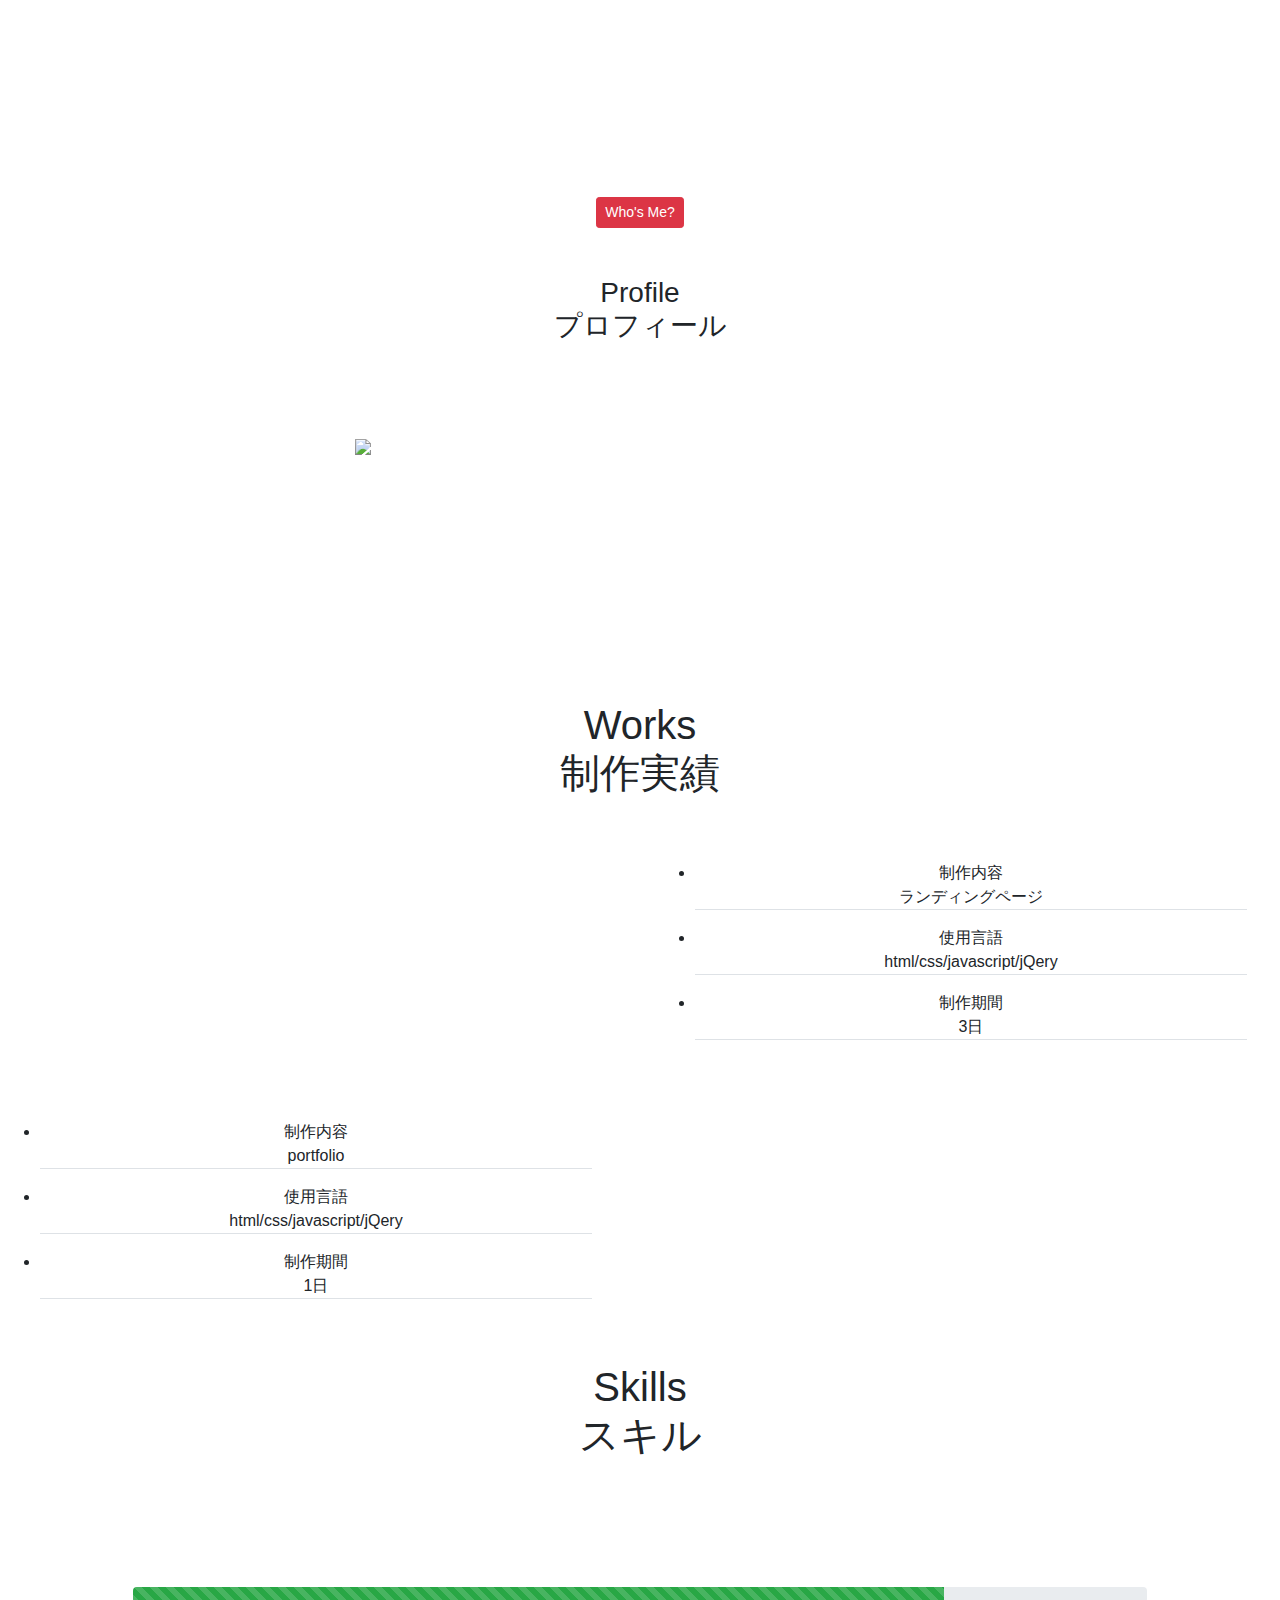
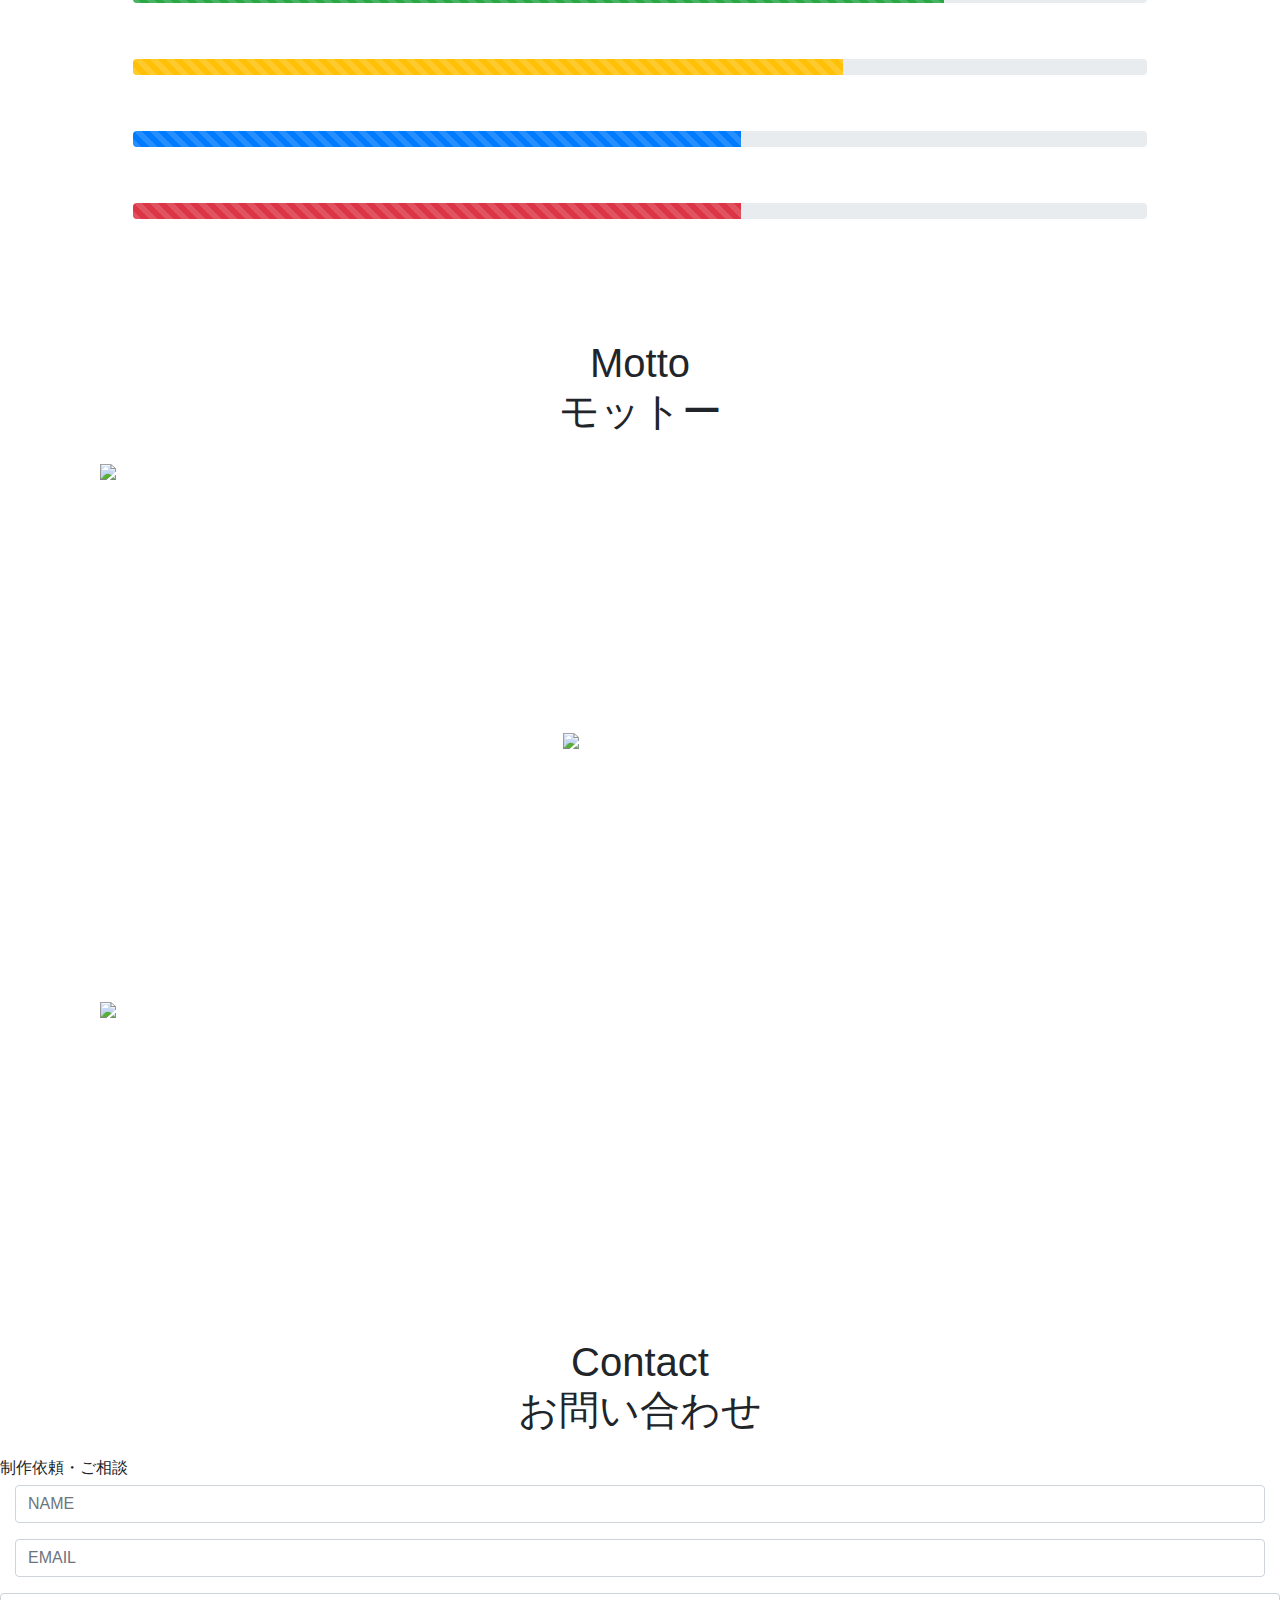
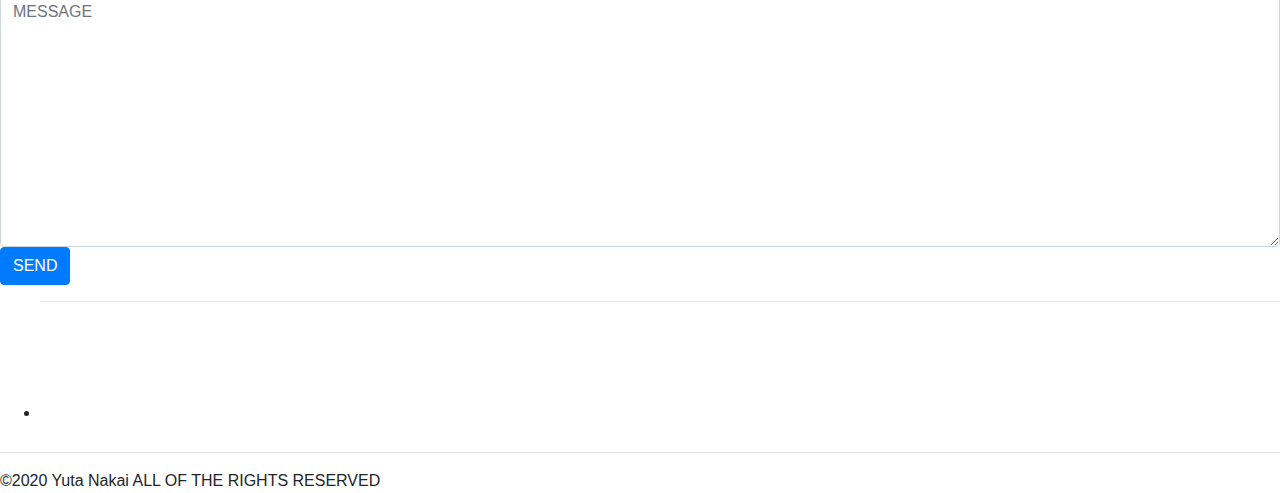
==== index.html @ 9d50e264 "Create index.html" ====
<!doctype html>
<html lang="ja">
  <head>
    <!-- Required meta tags -->
    <meta charset="utf-8">
    <meta name="viewport" content="width=device-width, initial-scale=1, shrink-to-fit=no">

    <!-- Bootstrap CSS -->
    <link rel="stylesheet" href="https://stackpath.bootstrapcdn.com/bootstrap/4.4.1/css/bootstrap.min.css" integrity="sha384-Vkoo8x4CGsO3+Hhxv8T/Q5PaXtkKtu6ug5TOeNV6gBiFeWPGFN9MuhOf23Q9Ifjh" crossorigin="anonymous">
    <link rel="stylesheet" href="style.css">
     <link rel="stylesheet" href="https://use.fontawesome.com/releases/v5.4.2/css/all.css" integrity="sha384-/rXc/GQVaYpyDdyxK+ecHPVYJSN9bmVFBvjA/9eOB+pb3F2w2N6fc5qB9Ew5yIns" crossorigin="anonymous">
    <title>My Portfolio</title>

    <script type="text/javascript" src="http://ajax.googleapis.com/ajax/libs/jquery/1.3.2/jquery.min.js"></script>

<!-- スムーズスクロール部分の記述 -->
<script>
$(function(){
   // #で始まるアンカーをクリックした場合に処理
   $('a[href^=#]').click(function() {
      // スクロールの速度
      var speed = 1000; // ミリ秒
      // アンカーの値取得
      var href= $(this).attr("href");
      // 移動先を取得
      var target = $(href == "#" || href == "" ? 'html' : href);
      // 移動先を数値で取得
      var position = target.offset().top;
      // スムーススクロール
      $('body,html').animate({scrollTop:position}, speed, 'swing');
      return false;
   });
});
</script>

 </head>
  <body>
    <header>
      <nav class="navbar navbar-expand-lg navbar-light">
  <a class="navbar-brand text-white" href="#">Yuta Nakai's portfolio</a>
  <button class="navbar-toggler bg-white" type="button" data-toggle="collapse" data-target="#navbarNavAltMarkup" aria-controls="navbarNavAltMarkup" aria-expanded="false" aria-label="Toggle navigation">
    <span class="navbar-toggler-icon"></span>
  </button>
  <div class="collapse navbar-collapse" id="navbarNavAltMarkup">
    <div class="navbar-nav">
      <!-- <a class="nav-item nav-link active text-white" href="#">Home <span class="sr-only">(current)</span></a> -->
      <a class="nav-item nav-link text-white" href="#sec1">Profile</a>
      <a class="nav-item nav-link text-white" href="#sec2">Works</a>
      <a class="nav-item nav-link text-white" href="#sec3">Skills</a>
      <a class="nav-item nav-link text-white" href="#sec4">Motto</a>
      <a class="nav-item nav-link text-white" href="#sec5">Contact</a>
    
      <!-- <a class="nav-item nav-link disabled" href="#" tabindex="-1" aria-disabled="true">Disabled</a> -->
    </div>
  </div>
</nav>

       <div class="cover text-white text-center">
        <h1 class="display-5 mb-3 ">Yuta Nakai's portfolio</h1>
        <h4 class="mb-5"><em>Web Enginner</em></h4>
        <a class="btn btn-danger btn-sm " href="#sec1" role="button">Who's Me?</a>
        </div>       
  </header>
    </header>
    <main>
      <section>
        <div id="sec1"></div>
         <h3 class="text-center mb-5 mt-5"><i class="far fa-user"></i>Profile<br><p class="text-center">プロフィール</p></h3>
        <div class="container text-center py-0">
           <div id="sec1"></div>
          <div class="container plofile">
               <!-- <h3 class="text-center mb-1 mt-1"><i class="far fa-user"></i>Profile<br><p class="text-center">プロフィール</p></h3> -->
               <!-- <div> -->
              <div class="row">
                <div class="col-sm-6">
                  <img src="img/img.jpg" class="mb-5 mt-5">
                 </div>
                 <div class="col-sm-6 pt-sm-5 pr-sm-5">
                  <h2 class="mb-3 text-white">中井優太</h2>
                    <p class="pb-5 text-white">フリーランスエンジニアとして、香川県を拠点に活動しています。javascript等を使ったフロントエンド案件が得意です。予算・納期などお気軽にご相談ください。</p>　               
                 </div>
              </div>                          
          </div>  
        </div>
              <div id="sec2"></div>                   
             <h1 class="mt-5 text-center"><i class="fas fa-laptop"></i>Works<br><p class="text-center mb-4">制作実績</p></h1>          
           
        　<div class="show-case text-center">  
           <div class="row">  
             <div class="col-sm-6 text-sm-right">                     
              <a href="img/image3.png" target="_blank"><img src="img/image7.png" width="400" alt="" border="0"></a>     
             </div> 
               <!-- <div class="container"> -->
                  <div class="col-sm-6 pr-sm-5">
                   <ul>
                    <li class="pt-3">制作内容</li><p class="border-bottom">ランディングページ</p>          
                    <li>使用言語</li><p class="border-bottom">html/css/javascript/jQery</p>
                   <li>制作期間</li><p class="border-bottom">3日</p>          
                   </ul>
                 <!-- </div> -->
            </div>
          </div>
          <div class="row"> 
            <div class="col-sm-6 order-sm-2 pt-sm-5 text-sm-left">
             <a href="img/image5.png" target="_blank"><img src="img/image6.png" width="400" alt="" border="0"></a>          
            </div>
            <div class="col-sm-6 pr-sm-5 order-sm-1 pt-sm-5"> 
              <ul>
                <li class="pt-3">制作内容</li><p class="border-bottom">portfolio</p>          
                <li>使用言語</li><p class="border-bottom">html/css/javascript/jQery</p>
                <li>制作期間</li><p class="border-bottom">1日</p>          
              </ul>
            </div>
            </div>
          </div>
        </div>
        <div id="sec3"></div>
        <h1 class="mt-5 text-center"><i class="far fa-file-code"></i>Skills<br><p class="text-center mb-4">スキル</p></h1>　　　
       <div class="container">     
       <div class="skill px-5 pb-5">
          <P class="mb-2 pt-5 text-white">HTML5</P>
           <div class="progress mb-4">
            <div class="progress-bar progress-bar-striped progress-bar-animated bg-success" role="progressbar" aria-valuenow="75" aria-valuemin="0" aria-valuemax="100" style="width: 80%"></div>
           </div>
           <P class="mb-2 text-white">CSS3</P>
          <div class="progress mb-4">
           <div class="progress-bar progress-bar-striped progress-bar-animated bg-warning" role="progressbar" aria-valuenow="75" aria-valuemin="0" aria-valuemax="100" style="width: 70%"></div>
           </div>
            <P class="mb-2 text-white">javascript</P>
           <div class="progress mb-4">
           <div class="progress-bar progress-bar-striped progress-bar-animated" role="progressbar" aria-valuenow="75" aria-valuemin="0" aria-valuemax="100" style="width: 60%"></div>
           </div>
           <P class="mb-2 text-white">jQery</P>
            <div class="progress mb-4">
             <div class="progress-bar progress-bar-striped progress-bar-animated bg-danger" role="progressbar" aria-valuenow="75" aria-valuemin="0" aria-valuemax="100" style="width: 60%"></div>
           </div>            
        </div>
        <div id="sec4"></div>
          <h1 class="mt-5 text-center"><i class="far fa-check-circle"></i>Motto</i><br><p class="text-center mb-4">モットー</p></h1>
     <div id="sec4"></div>
      <div class="container">          
          <div class="motto">
            <div class="row">
              <div class="col-sm-7 order-sm-1">
                <img src="img/bg-10.jpg" class="w-100">
              </div>
              <div class="col-sm-5 order-sm-2 pt-sm-5 pr-sm-5">
                <h4 class="text-white text-center pt-4 pb-4 display-5">「ご縁を大切に」</h4>
                 <p class="text-white text-center my-4">お仕事を通じてのご縁を大切にしたいと思っています。「自分と繋がるご縁を大切にすると、人とのご縁に恵まれる。自分と深く繋がると、人とも深く繋がれる。」私の好きな言葉です。</p>
              </div>
            </div>
          </div>
      </div>   
      <div class="container">    
          <div class="motto-second">
            <div class="row"> 
              <div class="col-12 col-sm-7 order-sm-2">
               <img src="img/bg-11.jpg" class="w-100">
              </div>
              <div class="col-sm-5 order-sm-1 pt-sm-5 pl-sm-5">
               <h4 class="text-white text-center pt-4 pb-4 display-5">「納期遵守」</h4>
                 <p class="text-white text-center my-4">予め入念に計画を立て、随時進捗状況も報告致します。クライアント様との納期という約束を最優先させて頂きます。計画を立てる際、納期に間に合わないと判断した場合は明確な理由をお伝え致します。</p>
              </div> 
            </div>
          </div>
       <!-- </div> -->
    <!-- 　　<div class="container">     -->
          <div class="motto-third">
            <div class="row"> 
              <div class="col-12 order-sm-1 col-sm-7">
               <img src="img/bg-13.jpg" class="w-100 mb-0">
              </div>
              <div class="col-sm-5 order-sm-2 pt-sm-5">
               <h4 class="text-white text-center pt-4 pb-4 display-5">「サポート」</h4>
                 <p class="text-white text-center my-4 pr-sm-3">納品後の修正や相談も最後まで責任を持って迅速・丁寧に対応させて頂きます。クライアント様のプロジェクト成功を一緒に考え、親身になってお仕事に取り組んでいきます。</p>
              </div> 
            </div>
          </div>
       </div>
       <div id="sec5"></div>
　　　　  <h1 class="mt-5 text-center"><i class="far fa-envelope"></i>Contact</i><br><p class="text-center mb-4">お問い合わせ</p></h1>         
           
  </div>
</section>  
<section id="contact">
  <h6 class="section-header display-5">制作依頼・ご相談</h6>
  <div class="contact-wrapper">   
 <form class="form-horizontal" role="form" method="post" action="https://docs.google.com/forms/u/0/d/e/1FAIpQLScumfG6U7Rtv09pm7muBWp2lcPuEU00G_EL8oT-z694OAkBDw/formResponse">      
      <div class="form-group">
        <div class="col-sm-12">
          <input type="text" class="form-control" id="name" placeholder="NAME" name="entry.2005620554" value="">
        </div>
      </div>
      <div class="form-group">
        <div class="col-sm-12">
          <input type="email" class="form-control" id="email" placeholder="EMAIL" name="entry.1045781291" value="">
        </div>
      </div>
      <textarea class="form-control" rows="10" placeholder="MESSAGE" name="entry.839337160"></textarea>
      <!-- <input type="hidden" name="tomail" value="yuta1121nakai@gmail.com"> -->
      <!-- <input type="hidden" name="todelim" value="TAB">       -->
      <button class="btn btn-primary send-button" id="submit" type="submit" value="">
        <div class="button">
          <i class="fa fa-paper-plane"></i><span class="send-text">SEND</span>
        </div>      
      </button>
    </form>    
      <div class="direct-contact-container">
        <ul class="contact-list">         
        <hr>
        <!-- <ul class="social-media-list"> -->
          <h5 class="text-white display-5 text-center">♦TwitterのDMはこちら♦</h5>
          <li class="text-center"><a href="https://twitter.com/YouTube01269989" target="_blank" class="contact-icon">
            <i class="fab fa-twitter display-3" aria-hidden="true"></i></a>
          
        </li>    
        </ul>
        <hr>
        <div class="copyright">&copy;2020 Yuta Nakai ALL OF THE RIGHTS RESERVED</div>
      </div>    
  </div>       
</section>  
       </div>        
      </section>    
    </main>      
    </footer>
    <!-- Optional JavaScript -->
    <!-- jQuery first, then Popper.js, then Bootstrap JS -->
    <script src="https://code.jquery.com/jquery-3.4.1.slim.min.js" integrity="sha384-J6qa4849blE2+poT4WnyKhv5vZF5SrPo0iEjwBvKU7imGFAV0wwj1yYfoRSJoZ+n" crossorigin="anonymous"></script>
    <script src="https://cdn.jsdelivr.net/npm/popper.js@1.16.0/dist/umd/popper.min.js" integrity="sha384-Q6E9RHvbIyZFJoft+2mJbHaEWldlvI9IOYy5n3zV9zzTtmI3UksdQRVvoxMfooAo" crossorigin="anonymous"></script>
    <script src="https://stackpath.bootstrapcdn.com/bootstrap/4.4.1/js/bootstrap.min.js" integrity="sha384-wfSDF2E50Y2D1uUdj0O3uMBJnjuUD4Ih7YwaYd1iqfktj0Uod8GCExl3Og8ifwB6" crossorigin="anonymous"></script>
  </body>
</html>
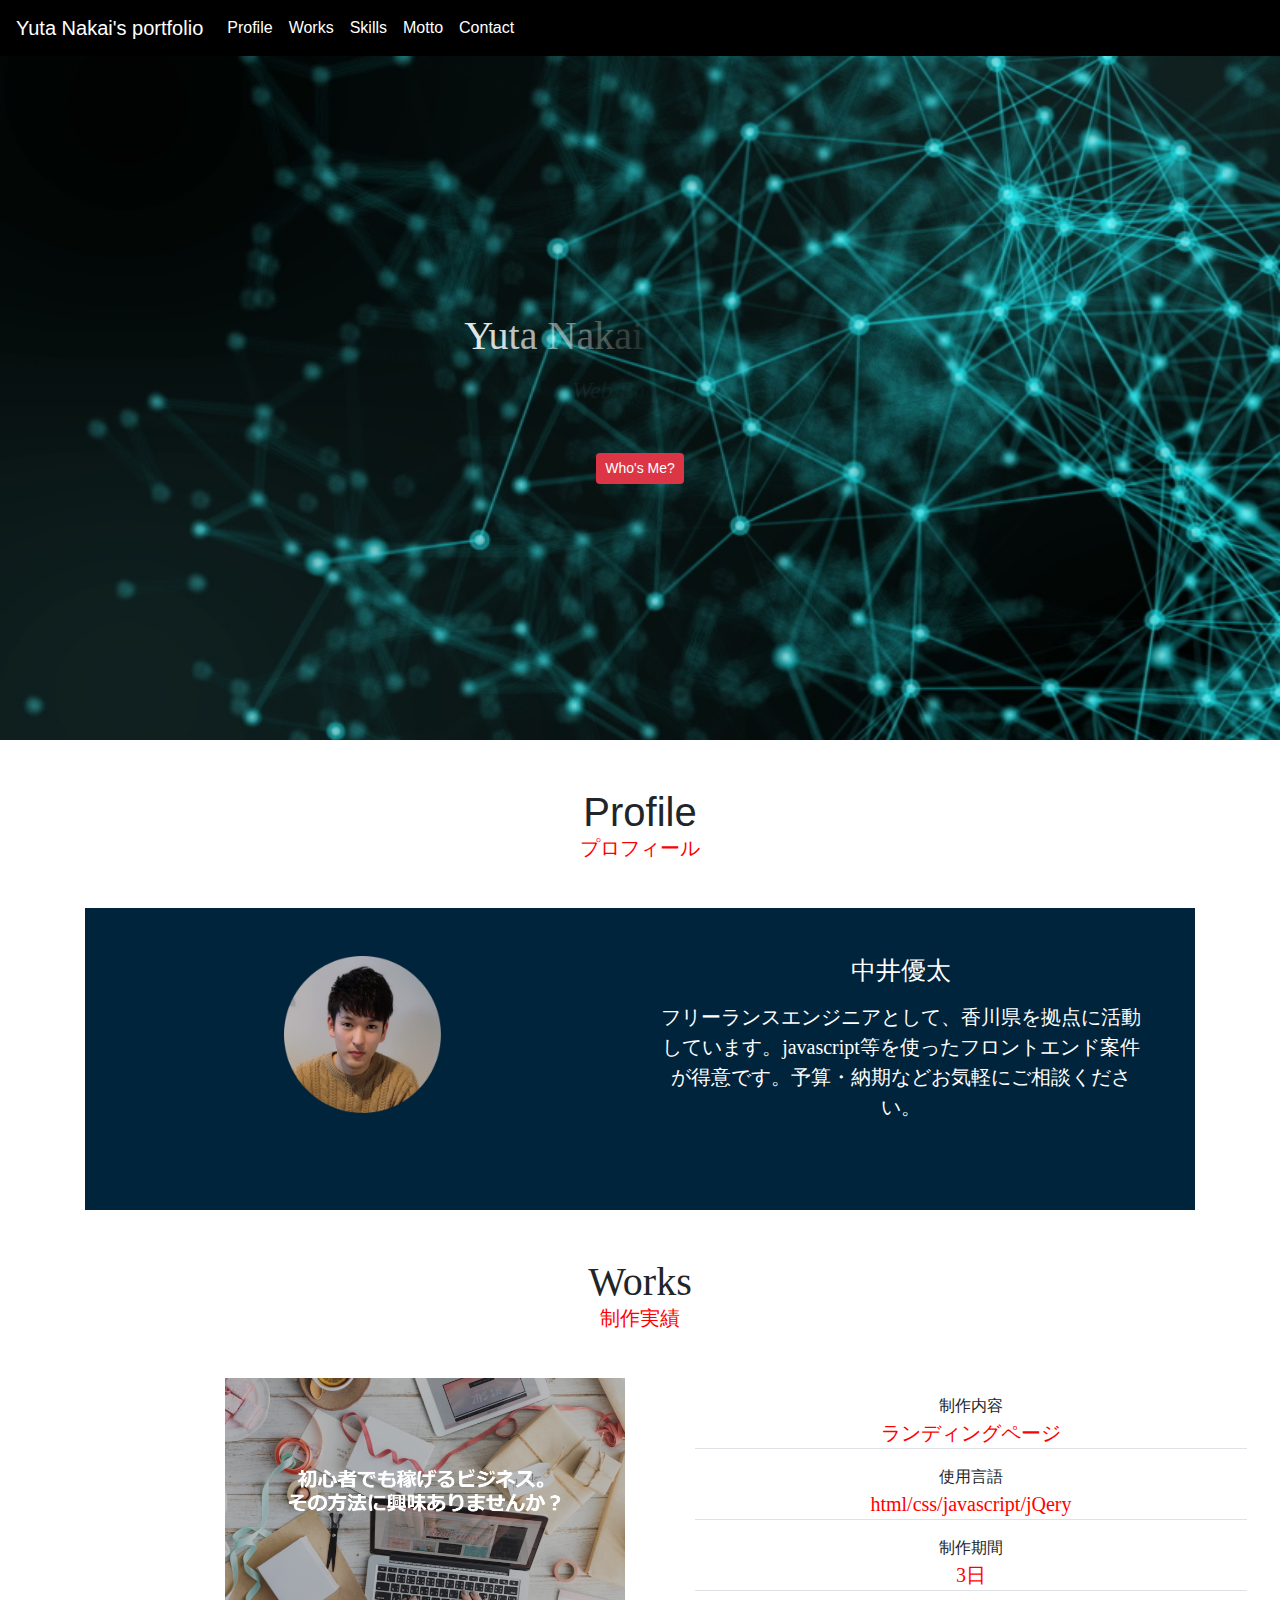
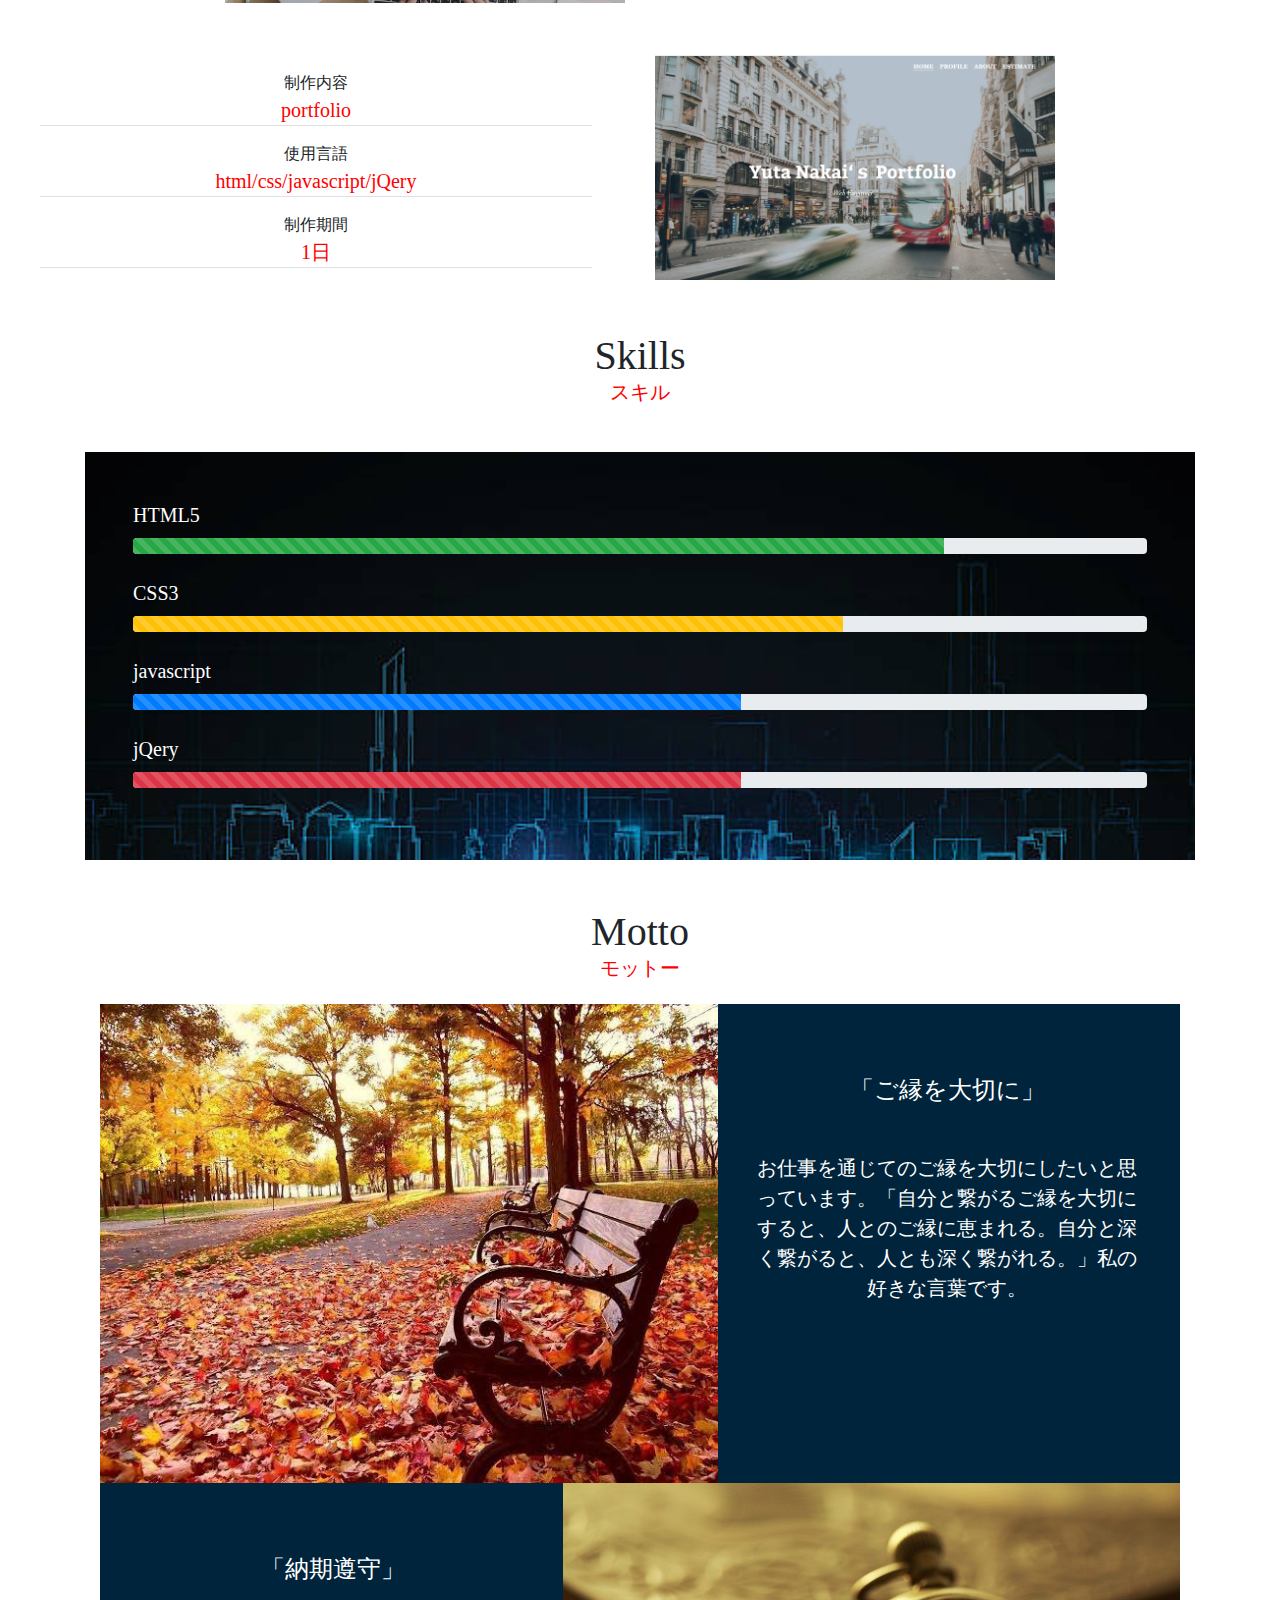
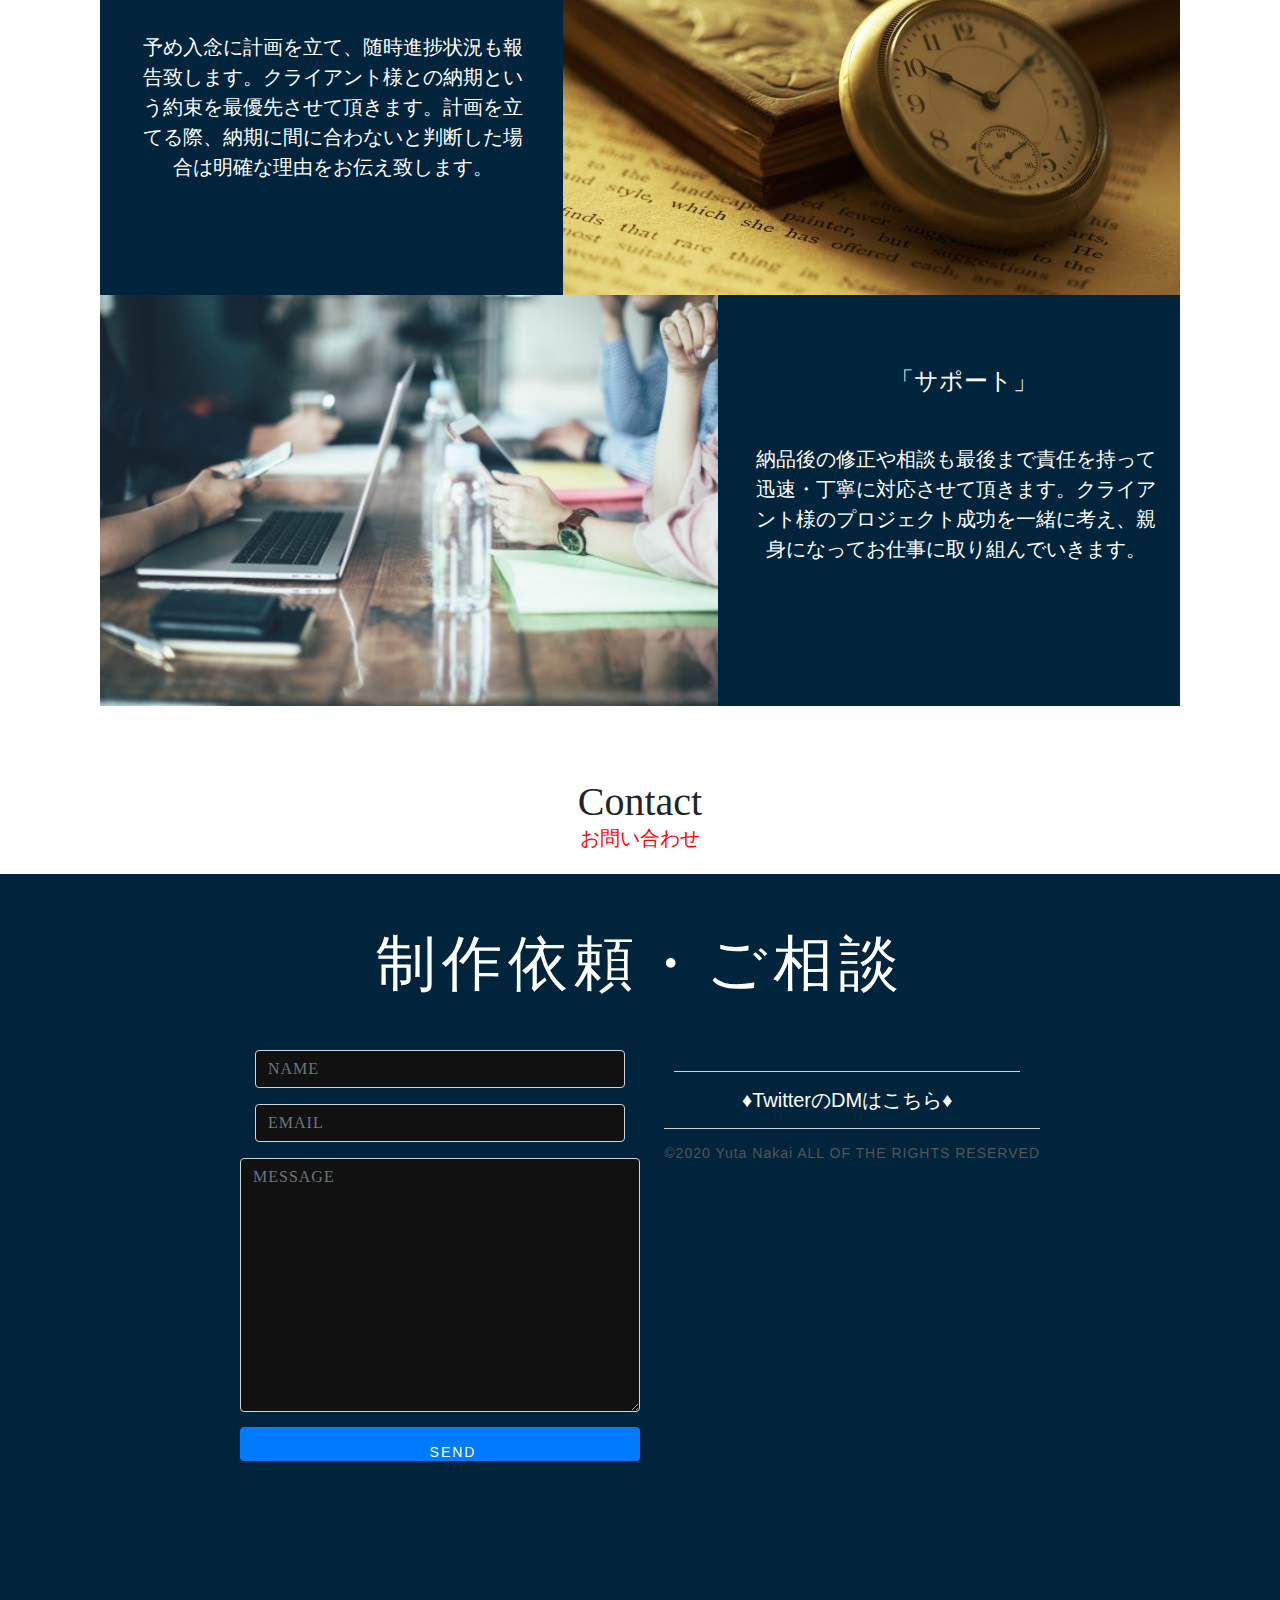
==== commit c804f3b1: "Update index.html" ====
--- a/index.html
+++ b/index.html
@@ -9,63 +9,39 @@
     <link rel="stylesheet" href="https://stackpath.bootstrapcdn.com/bootstrap/4.4.1/css/bootstrap.min.css" integrity="sha384-Vkoo8x4CGsO3+Hhxv8T/Q5PaXtkKtu6ug5TOeNV6gBiFeWPGFN9MuhOf23Q9Ifjh" crossorigin="anonymous">
     <link rel="stylesheet" href="style.css">
      <link rel="stylesheet" href="https://use.fontawesome.com/releases/v5.4.2/css/all.css" integrity="sha384-/rXc/GQVaYpyDdyxK+ecHPVYJSN9bmVFBvjA/9eOB+pb3F2w2N6fc5qB9Ew5yIns" crossorigin="anonymous">
-    <title>My Portfolio</title>
-
-    <script type="text/javascript" src="http://ajax.googleapis.com/ajax/libs/jquery/1.3.2/jquery.min.js"></script>
-
-<!-- スムーズスクロール部分の記述 -->
-<script>
-$(function(){
-   // #で始まるアンカーをクリックした場合に処理
-   $('a[href^=#]').click(function() {
-      // スクロールの速度
-      var speed = 1000; // ミリ秒
-      // アンカーの値取得
-      var href= $(this).attr("href");
-      // 移動先を取得
-      var target = $(href == "#" || href == "" ? 'html' : href);
-      // 移動先を数値で取得
-      var position = target.offset().top;
-      // スムーススクロール
-      $('body,html').animate({scrollTop:position}, speed, 'swing');
-      return false;
-   });
-});
-</script>
-
+    <script src="https://code.jquery.com/jquery-3.3.1.min.js"integrity="sha256-FgpCb/KJQlLNfOu91ta32o/NMZxltwRo8QtmkMRdAu8="crossorigin="anonymous"></script>
+   <title>My Portfolio</title>
  </head>
   <body>
     <header>
       <nav class="navbar navbar-expand-lg navbar-light">
-  <a class="navbar-brand text-white" href="#">Yuta Nakai's portfolio</a>
+  <a class="navbar-brand text-white fadein" href="#">Yuta Nakai's portfolio</a>
   <button class="navbar-toggler bg-white" type="button" data-toggle="collapse" data-target="#navbarNavAltMarkup" aria-controls="navbarNavAltMarkup" aria-expanded="false" aria-label="Toggle navigation">
     <span class="navbar-toggler-icon"></span>
   </button>
   <div class="collapse navbar-collapse" id="navbarNavAltMarkup">
     <div class="navbar-nav">
       <!-- <a class="nav-item nav-link active text-white" href="#">Home <span class="sr-only">(current)</span></a> -->
-      <a class="nav-item nav-link text-white" href="#sec1">Profile</a>
-      <a class="nav-item nav-link text-white" href="#sec2">Works</a>
-      <a class="nav-item nav-link text-white" href="#sec3">Skills</a>
-      <a class="nav-item nav-link text-white" href="#sec4">Motto</a>
-      <a class="nav-item nav-link text-white" href="#sec5">Contact</a>
-    
-      <!-- <a class="nav-item nav-link disabled" href="#" tabindex="-1" aria-disabled="true">Disabled</a> -->
+      <a class="fadein nav-item nav-link text-white" href="#sec1">Profile</a>
+      <a class="fadein nav-item nav-link text-white" href="#sec2">Works</a>
+      <a class="fadein nav-item nav-link text-white" href="#sec3">Skills</a>
+      <a class="fadein nav-item nav-link text-white" href="#sec4">Motto</a>
+      <a class="fadein nav-item nav-link text-white" href="#sec5">Contact</a>
     </div>
   </div>
 </nav>
 
        <div class="cover text-white text-center">
-        <h1 class="display-5 mb-3 ">Yuta Nakai's portfolio</h1>
-        <h4 class="mb-5"><em>Web Enginner</em></h4>
-        <a class="btn btn-danger btn-sm " href="#sec1" role="button">Who's Me?</a>
+        <h1 class="display-5 mb-3 title">Yuta Nakai's portfolio</h1>
+      <em><h4 class="mb-5" id="sub-title">Web Enginner</h4></em>
+        <a class="fadein btn btn-danger btn-sm " href="#sec1" role="button">Who's Me?</a>
         </div>       
   </header>
     </header>
     <main>
       <section>
         <div id="sec1"></div>
-         <h3 class="text-center mb-5 mt-5"><i class="far fa-user"></i>Profile<br><p class="text-center">プロフィール</p></h3>
+         <h3 class="fadein text-center mb-5 mt-5"><i class="far fa-user"></i>Profile<br><p class="text-center">プロフィール</p></h3>
         <div class="container text-center py-0">
            <div id="sec1"></div>
           <div class="container plofile">
@@ -73,22 +49,22 @@
                <!-- <div> -->
               <div class="row">
                 <div class="col-sm-6">
-                  <img src="img/img.jpg" class="mb-5 mt-5">
+                  <img src="img/img.jpg" class="fadein mb-5 mt-5">
                  </div>
                  <div class="col-sm-6 pt-sm-5 pr-sm-5">
-                  <h2 class="mb-3 text-white">中井優太</h2>
-                    <p class="pb-5 text-white">フリーランスエンジニアとして、香川県を拠点に活動しています。javascript等を使ったフロントエンド案件が得意です。予算・納期などお気軽にご相談ください。</p>　               
+                  <h2 class="fadein mb-3 text-white">中井優太</h2>
+                    <p class="fadein pb-5 text-white">フリーランスエンジニアとして、香川県を拠点に活動しています。javascript等を使ったフロントエンド案件が得意です。予算・納期などお気軽にご相談ください。</p>　               
                  </div>
               </div>                          
           </div>  
         </div>
               <div id="sec2"></div>                   
-             <h1 class="mt-5 text-center"><i class="fas fa-laptop"></i>Works<br><p class="text-center mb-4">制作実績</p></h1>          
+             <h1 class="fadein mt-5 text-center"><i class="fas fa-laptop"></i>Works<br><p class="text-center mb-4">制作実績</p></h1>          
            
         　<div class="show-case text-center">  
            <div class="row">  
              <div class="col-sm-6 text-sm-right">                     
-              <a href="img/image3.png" target="_blank"><img src="img/image7.png" width="400" alt="" border="0"></a>     
+              <a href="img/image3.png" class="fadein" target="_blank"><img src="img/image7.png" width="400" alt="" border="0"></a>     
              </div> 
                <!-- <div class="container"> -->
                   <div class="col-sm-6 pr-sm-5">
@@ -97,12 +73,11 @@
                     <li>使用言語</li><p class="border-bottom">html/css/javascript/jQery</p>
                    <li>制作期間</li><p class="border-bottom">3日</p>          
                    </ul>
-                 <!-- </div> -->
             </div>
           </div>
           <div class="row"> 
             <div class="col-sm-6 order-sm-2 pt-sm-5 text-sm-left">
-             <a href="img/image5.png" target="_blank"><img src="img/image6.png" width="400" alt="" border="0"></a>          
+             <a href="img/image5.png" class="fadein" target="_blank"><img src="img/image6.png" width="400" alt="" border="0"></a>          
             </div>
             <div class="col-sm-6 pr-sm-5 order-sm-1 pt-sm-5"> 
               <ul>
@@ -115,8 +90,8 @@
           </div>
         </div>
         <div id="sec3"></div>
-        <h1 class="mt-5 text-center"><i class="far fa-file-code"></i>Skills<br><p class="text-center mb-4">スキル</p></h1>　　　
-       <div class="container">     
+        <h1 class="fadein mt-5 text-center"><i class="fadein far fa-file-code"></i>Skills<br><p class="text-center mb-4">スキル</p></h1>　　　
+       <div class="container">      
        <div class="skill px-5 pb-5">
           <P class="mb-2 pt-5 text-white">HTML5</P>
            <div class="progress mb-4">
@@ -136,13 +111,13 @@
            </div>            
         </div>
         <div id="sec4"></div>
-          <h1 class="mt-5 text-center"><i class="far fa-check-circle"></i>Motto</i><br><p class="text-center mb-4">モットー</p></h1>
+          <h1 class="fadein mt-5 text-center"><i class="fadein far fa-check-circle"></i>Motto</i><br><p class="text-center mb-4">モットー</p></h1>
      <div id="sec4"></div>
       <div class="container">          
           <div class="motto">
             <div class="row">
               <div class="col-sm-7 order-sm-1">
-                <img src="img/bg-10.jpg" class="w-100">
+                <img src="img/bg-10.jpg" class="fadein w-100">
               </div>
               <div class="col-sm-5 order-sm-2 pt-sm-5 pr-sm-5">
                 <h4 class="text-white text-center pt-4 pb-4 display-5">「ご縁を大切に」</h4>
@@ -155,7 +130,7 @@
           <div class="motto-second">
             <div class="row"> 
               <div class="col-12 col-sm-7 order-sm-2">
-               <img src="img/bg-11.jpg" class="w-100">
+               <img src="img/bg-11.jpg" class="fadein w-100">
               </div>
               <div class="col-sm-5 order-sm-1 pt-sm-5 pl-sm-5">
                <h4 class="text-white text-center pt-4 pb-4 display-5">「納期遵守」</h4>
@@ -163,12 +138,11 @@
               </div> 
             </div>
           </div>
-       <!-- </div> -->
-    <!-- 　　<div class="container">     -->
+  
           <div class="motto-third">
             <div class="row"> 
               <div class="col-12 order-sm-1 col-sm-7">
-               <img src="img/bg-13.jpg" class="w-100 mb-0">
+               <img src="img/bg-13.jpg" class="fadein w-100 mb-0">
               </div>
               <div class="col-sm-5 order-sm-2 pt-sm-5">
                <h4 class="text-white text-center pt-4 pb-4 display-5">「サポート」</h4>
@@ -178,12 +152,12 @@
           </div>
        </div>
        <div id="sec5"></div>
-　　　　  <h1 class="mt-5 text-center"><i class="far fa-envelope"></i>Contact</i><br><p class="text-center mb-4">お問い合わせ</p></h1>         
+　　　　  <h1 class="fadein mt-5 text-center"><i class="fadein far fa-envelope"></i>Contact</i><br><p class="text-center mb-4">お問い合わせ</p></h1>         
            
   </div>
 </section>  
 <section id="contact">
-  <h6 class="section-header display-5">制作依頼・ご相談</h6>
+  <h6 class="fadein section-header display-5">制作依頼・ご相談</h6>
   <div class="contact-wrapper">   
  <form class="form-horizontal" role="form" method="post" action="https://docs.google.com/forms/u/0/d/e/1FAIpQLScumfG6U7Rtv09pm7muBWp2lcPuEU00G_EL8oT-z694OAkBDw/formResponse">      
       <div class="form-group">
@@ -197,8 +171,6 @@
         </div>
       </div>
       <textarea class="form-control" rows="10" placeholder="MESSAGE" name="entry.839337160"></textarea>
-      <!-- <input type="hidden" name="tomail" value="yuta1121nakai@gmail.com"> -->
-      <!-- <input type="hidden" name="todelim" value="TAB">       -->
       <button class="btn btn-primary send-button" id="submit" type="submit" value="">
         <div class="button">
           <i class="fa fa-paper-plane"></i><span class="send-text">SEND</span>
@@ -224,10 +196,57 @@
       </section>    
     </main>      
     </footer>
-    <!-- Optional JavaScript -->
-    <!-- jQuery first, then Popper.js, then Bootstrap JS -->
-    <script src="https://code.jquery.com/jquery-3.4.1.slim.min.js" integrity="sha384-J6qa4849blE2+poT4WnyKhv5vZF5SrPo0iEjwBvKU7imGFAV0wwj1yYfoRSJoZ+n" crossorigin="anonymous"></script>
+    <!-- <script src="https://code.jquery.com/jquery-3.4.1.slim.min.js" integrity="sha384-J6qa4849blE2+poT4WnyKhv5vZF5SrPo0iEjwBvKU7imGFAV0wwj1yYfoRSJoZ+n" crossorigin="anonymous"></script> -->
     <script src="https://cdn.jsdelivr.net/npm/popper.js@1.16.0/dist/umd/popper.min.js" integrity="sha384-Q6E9RHvbIyZFJoft+2mJbHaEWldlvI9IOYy5n3zV9zzTtmI3UksdQRVvoxMfooAo" crossorigin="anonymous"></script>
     <script src="https://stackpath.bootstrapcdn.com/bootstrap/4.4.1/js/bootstrap.min.js" integrity="sha384-wfSDF2E50Y2D1uUdj0O3uMBJnjuUD4Ih7YwaYd1iqfktj0Uod8GCExl3Og8ifwB6" crossorigin="anonymous"></script>
+   <script>
+$(function(){
+    $(window).scroll(function (){
+        $('.fadein').each(function(){
+            var targetElement = $(this).offset().top;
+            var scroll = $(window).scrollTop();
+            var windowHeight = $(window).height();
+            if (scroll > targetElement - windowHeight + 200){
+                $(this).css('opacity','1');
+                $(this).css('transform','translateY(0)');
+            }
+        });
+    });
+    
+    $('.nav-item').hover(function() {
+       $(this).css('background-color','red');
+    },
+    function() {
+       $(this).css('background-color','black');
+    }
+
+    );
+    var $allMsg = $('.title');
+    var $wordList = $('.title').html().split("");
+    $('.title').html("");
+    $.each($wordList, function(idx, elem) {
+        var newEL = $("<span/>").text(elem).css({ opacity: 0 });
+        newEL.appendTo($allMsg);
+        newEL.delay(idx * 70);
+        newEL.animate({ opacity: 1 }, 1100);
+    });
+    var $allMsg = $('#sub-title');
+    var $wordList = $('#sub-title').html().split("");
+    $('#sub-title').html("");
+    $.each($wordList, function(idx, elem) {
+        var newEL = $("<span/>").text(elem).css({ opacity: 0 });
+        newEL.appendTo($allMsg);
+        newEL.delay(idx * 70);
+        newEL.animate({ opacity: 1 }, 6000);
+    });
+
+
+
+
+});
+
+
+   
+   </script>
   </body>
 </html>
--- a/style.css
+++ b/style.css
@@ -0,0 +1,336 @@
+@charset="utf-8";
+
+.cover {
+	background: url(img/bg-3.jpg);
+	background-size: cover;
+    background-position: center center;
+    padding-bottom: 16rem;
+    padding-top: 16rem;
+    height: auto;
+}
+h1 , .container h2 , .show-case h1 {
+	font-family: Century;
+}
+.container h2{
+	font-size: 25px;
+	
+}
+.cover h4 , .container p , .show-case p {
+	font-family: serif;
+}
+h3 {
+	font-size: 40px;
+}
+p {
+	font-size: 20px;
+	color: red;
+}
+.container img {
+	width: 30%;
+}
+.show-case li {
+	list-style-type: none;
+}
+.skill {
+	background: url(img/bg-9.jpg);
+    background-size: cover;
+    height: auto;
+ }
+.motto {
+	background-color: rgba(0,36,59,1);
+	width: 100%;
+}
+.plofile {
+	background-color:rgba(0,36,59,1);
+}
+/*.col img {
+	width: 100%;
+}*/
+.motto-second {
+	background-color: rgba(0,36,59,1);
+	width: 100%;
+}
+.motto-second img {
+	width: 100%;
+}
+.motto-third {
+	background-color: rgba(0,36,59,1);
+	width: 100%;
+}
+.bg-img {
+	background: url(img/bg1.jpg);
+	background-size: cover;
+}
+
+
+body {
+  margin: 0;
+  padding: 0;
+  
+}
+
+#contact {
+  width: 100%;
+  height: 100vh;
+  background-color: rgba(0,36,59,1);
+  overflow: hidden;
+  padding-bottom: 200px;
+}
+
+.section-header {
+  text-align: center;
+  margin: 0 auto;
+  padding-top: 50px;
+  margin-bottom: 50px;
+  font: 300 60px 'Oswald', sans-serif;
+  letter-spacing: 6px;
+  color: #fff;
+  margin-bottom: 25px;
+}
+
+.contact-wrapper {
+  margin: 0 auto;
+  padding-top: 20px;
+  position: relative;
+  max-width: 800px;
+}
+
+/* Begin Left Contact Page */
+.form-horizontal {
+  float: left;
+  max-width: 400px;
+  font-family: 'Lato';
+  font-weight: 400;
+}
+
+.form-control, textarea {
+  max-width: 400px;
+  background-color: #111;
+  color: #fff;
+  letter-spacing: 1px;
+}
+
+.send-button {
+  margin-top: 15px;
+  height: 34px;
+  width: 400px;
+  overflow: hidden;
+  transition: all .2s ease-in-out;
+}
+
+.button {
+  width: 400px;
+  height: 34px;
+  transition: all .2s ease-in-out;
+}
+
+.send-text {
+  display: block;
+  margin-top: 10px;
+  font: 300 14px 'Lato', sans-serif;
+  letter-spacing: 2px;
+}
+
+.button:hover {
+  transform: translate3d(0px, -29px, 0px);
+}
+
+/* Begin Right Contact Page */
+.direct-contact-container {
+  max-width: 400px;
+  float: right;
+  margin-top: 5px;
+}
+
+/* Location, Phone, Email Section */
+.contact-list {
+  list-style-type: none;
+  margin-left: -30px;
+  padding-right: 20px;
+}
+
+.list-item {
+  line-height: 4;
+  color: #aaa;
+}
+
+.contact-text {
+  font: 300 18px 'Lato', sans-serif;
+  letter-spacing: 1.9px;
+  color: #bbb;
+}
+
+.place {
+  margin-left: 62px;
+}
+
+.phone {
+  margin-left: 56px;
+}
+
+.gmail {
+  margin-left: 53px;
+}
+
+.contact-text a {
+  color: #bbb;
+  text-decoration: none;
+  transition-duration: 0.2s;
+}
+
+.contact-text a:hover {
+  color: #fff;
+  text-decoration: none;
+}
+
+
+/* Social Media Icons */
+.social-media-list {
+  position: relative;
+  font-size: 2.3rem;
+  text-align: center;
+  width: 100%;
+}
+
+.social-media-list li a {
+  color: #fff;
+}
+
+.social-media-list li {
+  position: relative; 
+  top: 0;
+  left: -20px;
+  display: inline-block;
+  height: 70px;
+  width: 70px;
+  margin: 10px auto;
+  line-height: 70px;
+  border-radius: 50%;
+  color: #fff;
+  background-color: rgb(27,27,27);
+  cursor: pointer; 
+  transition: all .2s ease-in-out;
+}
+
+.social-media-list li:after {
+  content: '';
+  position: absolute;
+  top: 0;
+  left: 0;
+  width: 70px;
+  height: 70px;
+  line-height: 70px;
+  border-radius: 50%;
+  opacity: 0;
+  box-shadow: 0 0 0 1px #fff;
+  transition: all .2s ease-in-out;
+}
+
+.social-media-list li:hover {
+  background-color: #fff; 
+}
+
+.social-media-list li:hover:after {
+  opacity: 1;  
+  transform: scale(1.12);
+  transition-timing-function: cubic-bezier(0.37,0.74,0.15,1.65);
+}
+
+.social-media-list li:hover a {
+  color: #111;
+}
+
+.copyright {
+  font: 200 14px 'Oswald', sans-serif;
+  color: #555;
+  letter-spacing: 1px;
+  text-align: center;
+}
+
+hr {
+  border-color: rgba(255,255,255,.8); ;
+}
+
+/* Begin Media Queries*/
+@media screen and (max-width: 760px) {
+    #contact {
+        height: 1000px;
+    }
+  .section-header {
+    font-size: 25px;
+  }
+  .direct-contact-container, .form-horizontal {
+    float: none;
+    margin: 10px auto;
+  }  
+  .direct-contact-container {
+    margin-top: 60px;
+    max-width: 300px;
+  }    
+  .social-media-list li {
+    height: 60px;
+    width: 60px;
+    line-height: 60px;
+  }
+  .social-media-list li:after {
+    width: 60px;
+    height: 60px;
+    line-height: 60px;
+  }
+}
+
+@media screen and (max-width: 569px) {
+  #contact {
+    height: auto; 
+    }
+  .section-header{
+    font-size: 30px;
+  }
+  .direct-contact-container, .form-wrapper {
+    float: none;
+    margin: 0 auto;
+  }  
+  .form-control, textarea {
+    max-width: 340px;
+    margin: 0 auto;
+  }
+  
+  .name, .email, textarea {
+    width: 280px;
+  } 
+  .direct-contact-container {
+    margin-top: 60px;
+    max-width: 280px;
+  }  
+  .social-media-list {
+    left: 0;
+  }
+  .social-media-list li {
+    height: 55px;
+    width: 55px;
+    line-height: 55px;
+    font-size: 2rem;
+  }
+  .social-media-list li:after {
+    width: 55px;
+    height: 55px;
+    line-height: 55px;
+  }
+  
+}
+
+@media screen and (max-width: 410px) {
+  .send-button {
+    width: 99%;
+  }
+}
+.contact-list h5 {
+	font-size: 20px;
+}
+.navbar-nav a:hover {
+    color: red;
+ 
+}
+.navbar-expand-lg {
+	background-color: black;
+}
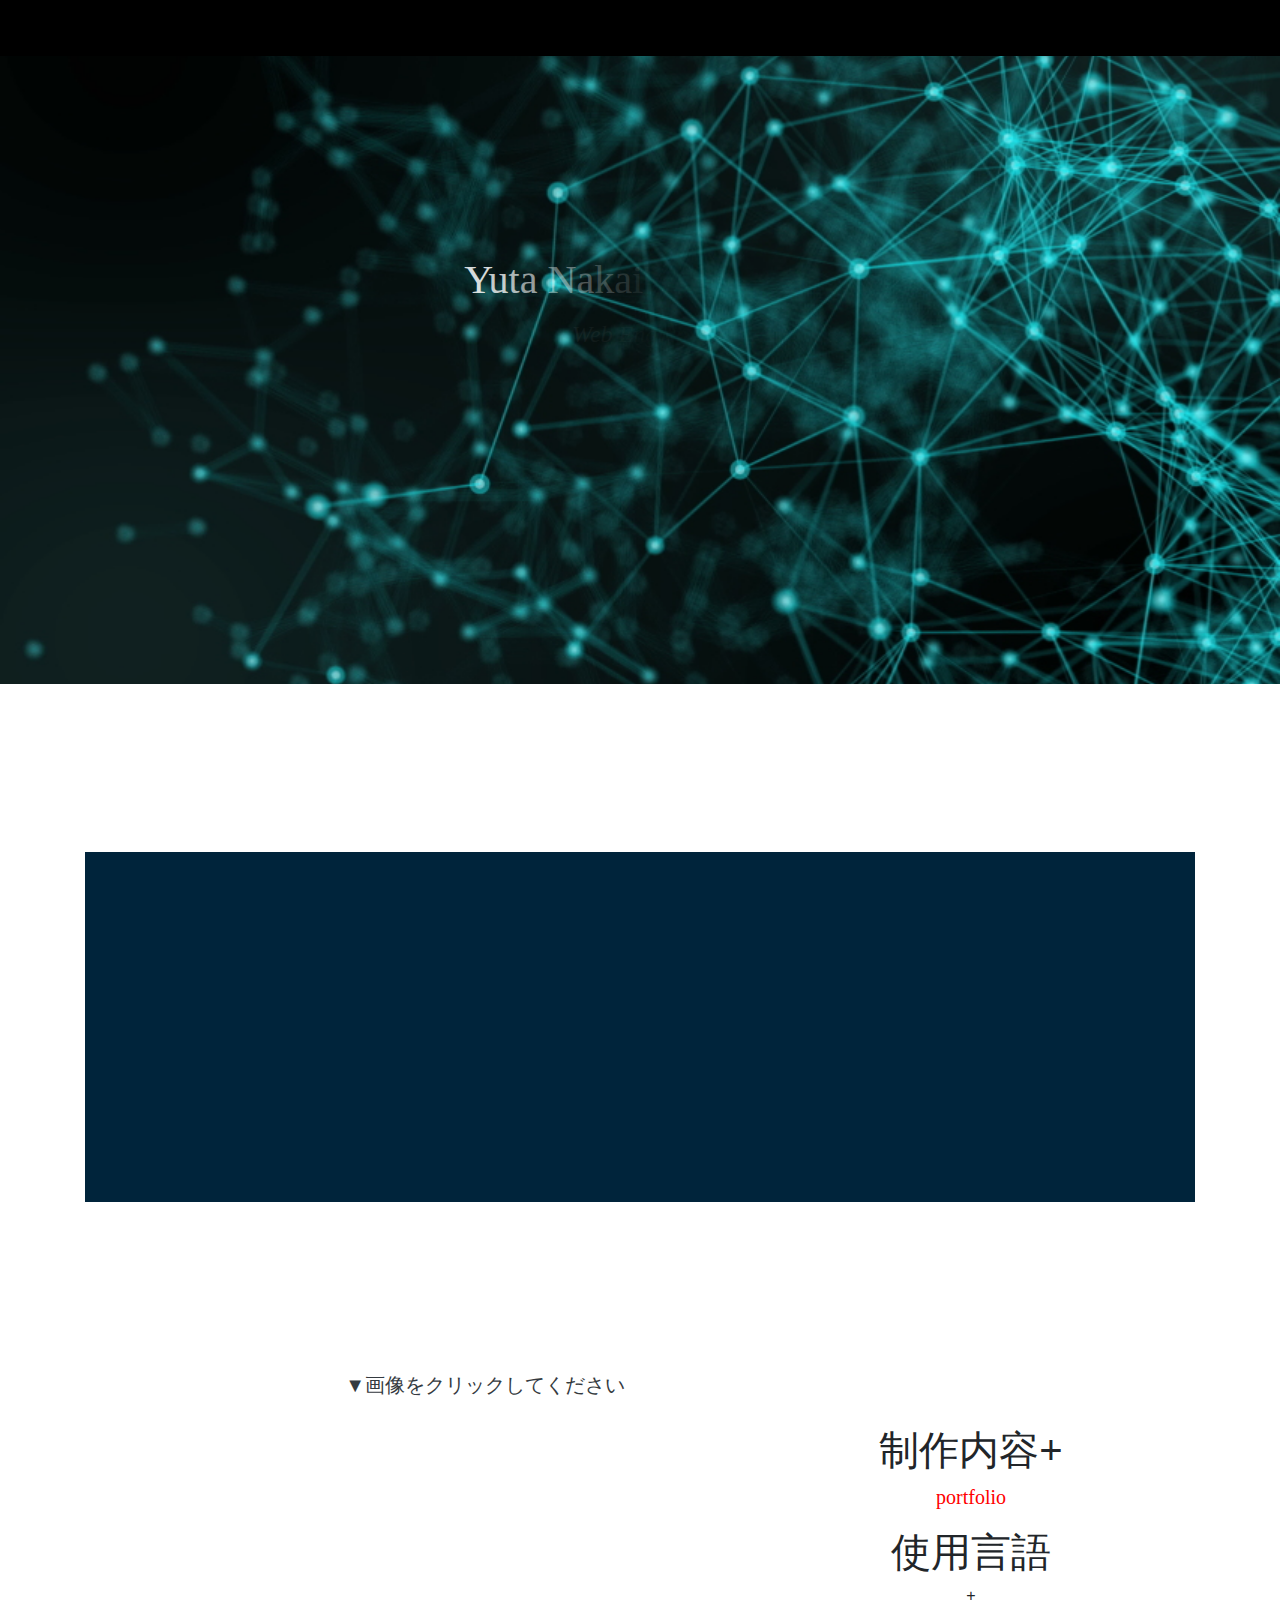
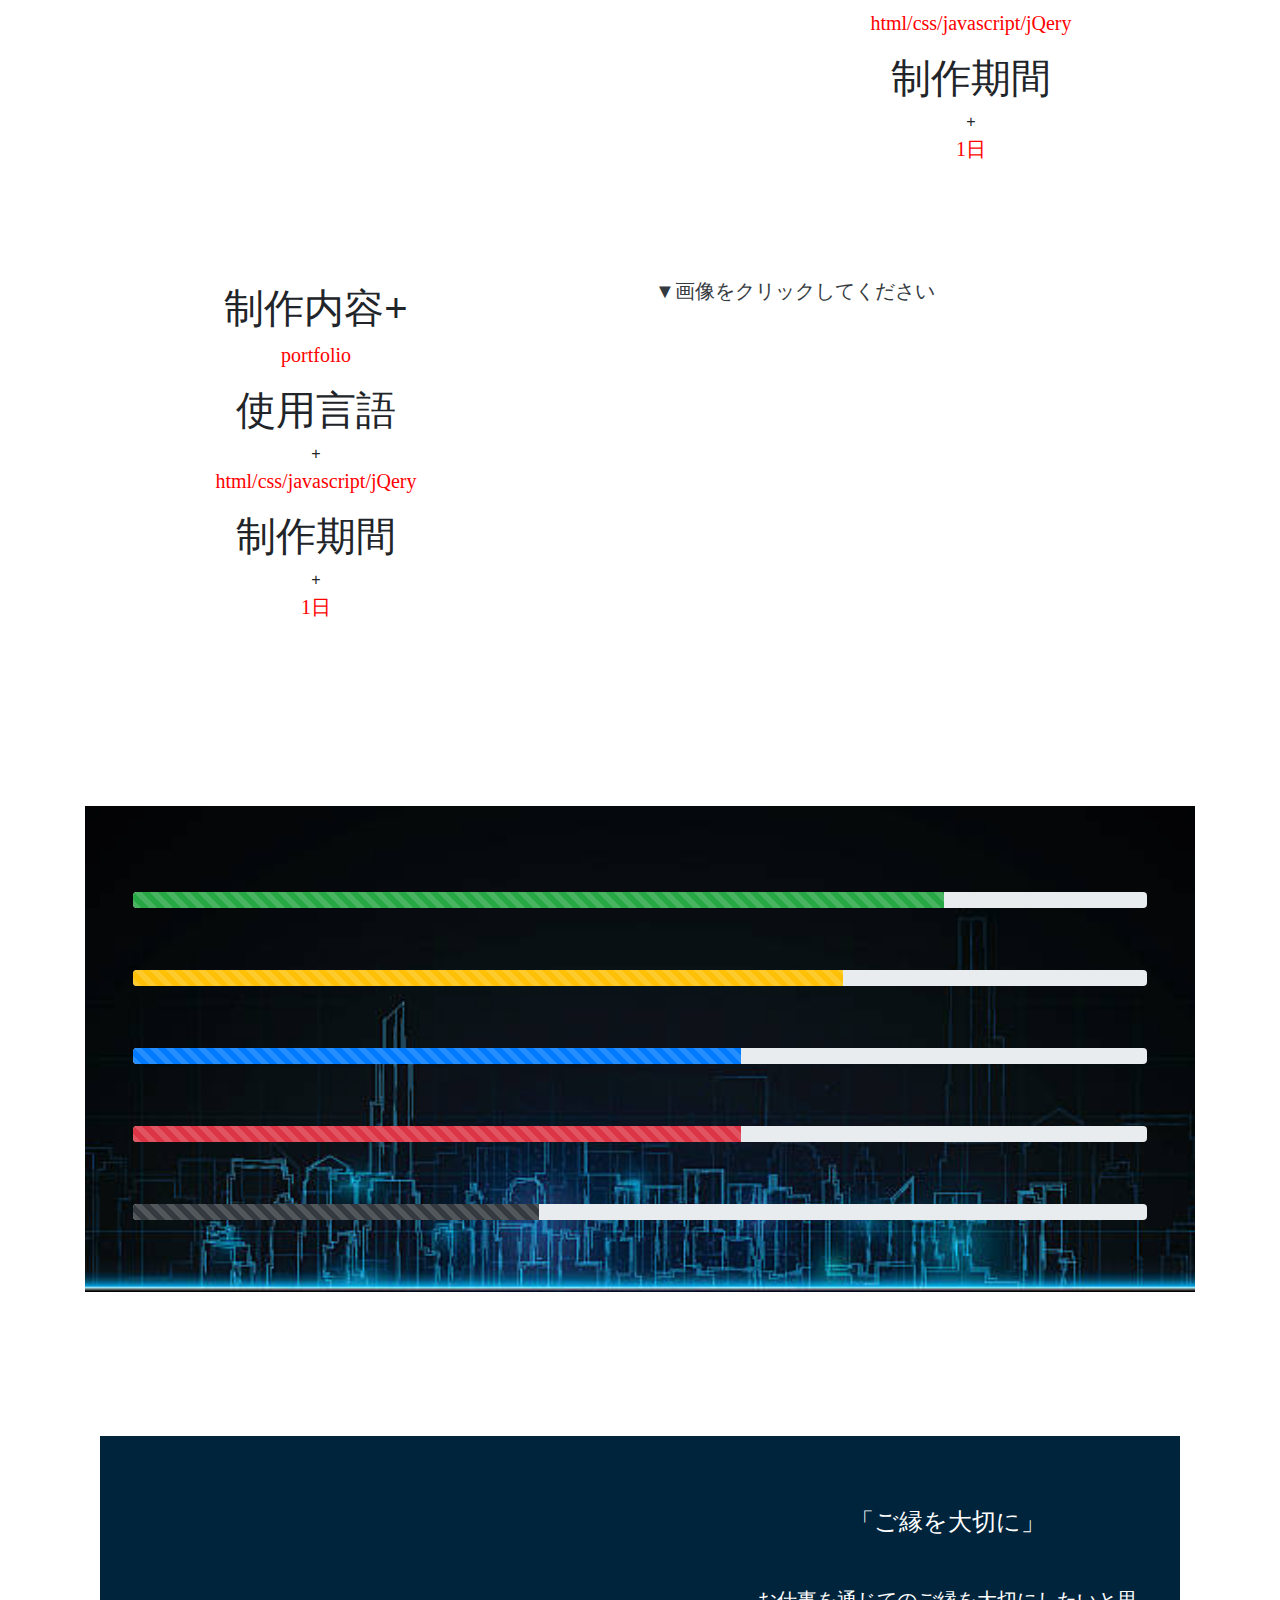
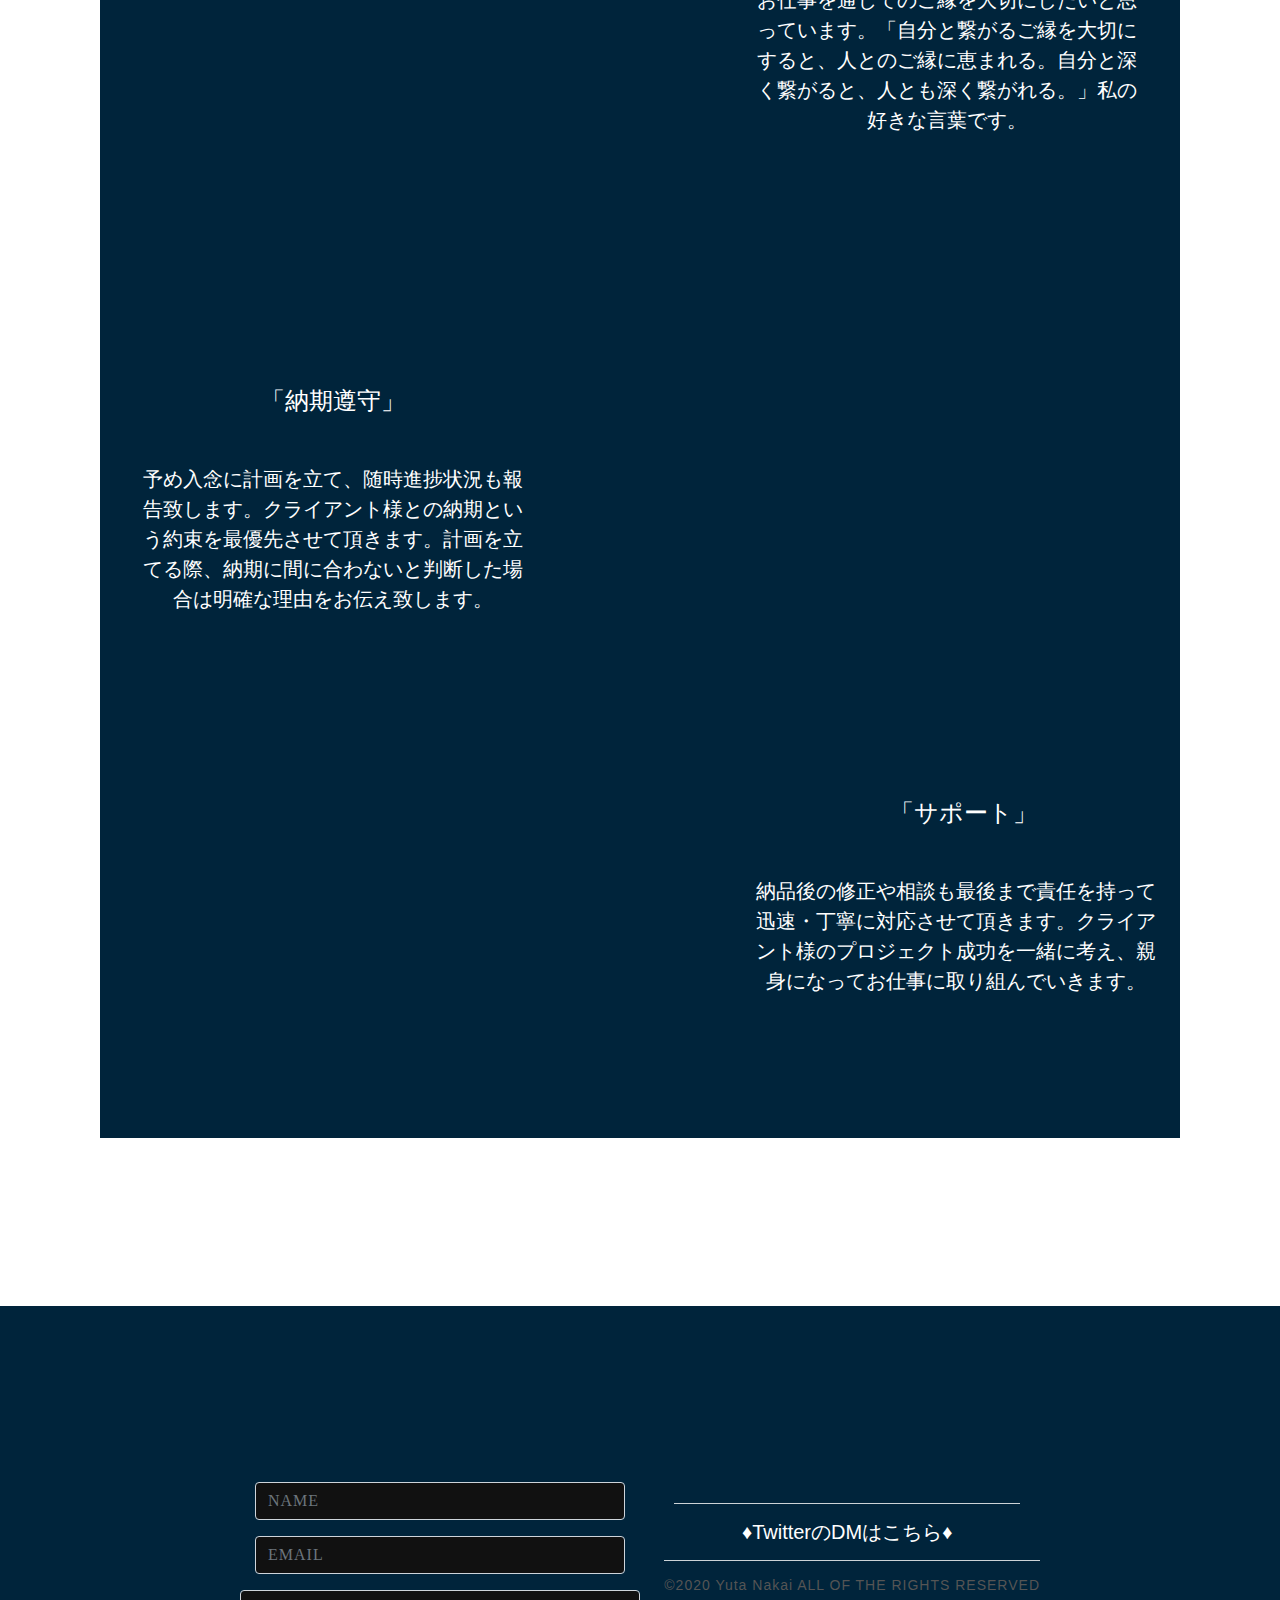
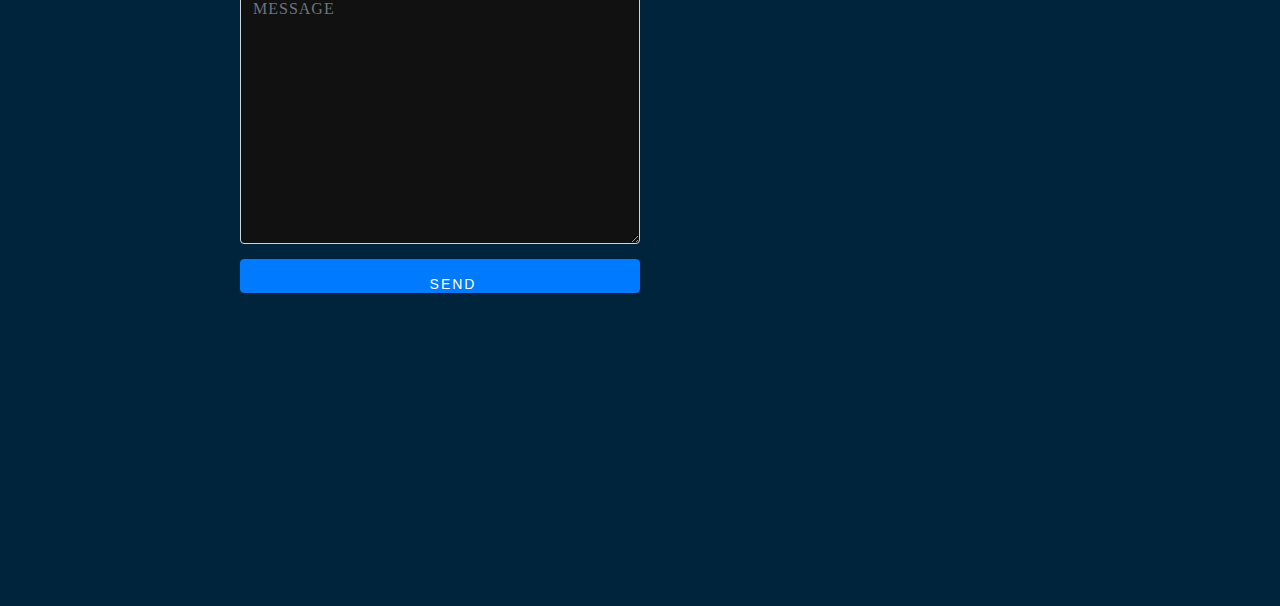
==== commit 5b17d9ca: "Update index.html" ====
--- a/index.html
+++ b/index.html
@@ -52,7 +52,7 @@
                   <img src="img/img.jpg" class="fadein mb-5 mt-5">
                  </div>
                  <div class="col-sm-6 pt-sm-5 pr-sm-5">
-                  <h2 class="fadein mb-3 text-white">中井優太</h2>
+                  <h2 class="fadein mb-3 text-white mt-sm-5">中井優太</h2>
                     <p class="fadein pb-5 text-white">フリーランスエンジニアとして、香川県を拠点に活動しています。javascript等を使ったフロントエンド案件が得意です。予算・納期などお気軽にご相談ください。</p>　               
                  </div>
               </div>                          
@@ -60,31 +60,89 @@
         </div>
               <div id="sec2"></div>                   
              <h1 class="fadein mt-5 text-center"><i class="fas fa-laptop"></i>Works<br><p class="text-center mb-4">制作実績</p></h1>          
-           
+               
         　<div class="show-case text-center">  
            <div class="row">  
-             <div class="col-sm-6 text-sm-right">                     
-              <a href="img/image3.png" class="fadein" target="_blank"><img src="img/image7.png" width="400" alt="" border="0"></a>     
+             <div class="col-sm-6 text-sm-right"> 
+             <p class="text-dark mb-0">▼画像をクリックしてください</p>                    
+              <a href="img/image3.png" class="fadein" target="_blank"><img src="img/image7.png" width="400" alt="" border="0" class="mt-5"></a>     
+                   
              </div> 
                <!-- <div class="container"> -->
                   <div class="col-sm-6 pr-sm-5">
-                   <ul>
-                    <li class="pt-3">制作内容</li><p class="border-bottom">ランディングページ</p>          
-                    <li>使用言語</li><p class="border-bottom">html/css/javascript/jQery</p>
-                   <li>制作期間</li><p class="border-bottom">3日</p>          
-                   </ul>
+                    <div class="faq-wrapper">
+<div class="container text-center">
+      <div class="heading">
+        <h2></h2>
+      </div>
+      <div class="faq">
+        <ul id="faq-list">
+          <li class="faq-list-item">
+            <h3 class="question pt-5">制作内容<span class="pt-5">+</span></h3>
+            
+
+            <div class="answer">
+              <p>portfolio</p>
+            </div>
+          </li>
+          <li class="faq-list-item">
+            <h3 class="question">使用言語</h3>
+            <span>+</span>
+            <div class="answer">
+              <p>html/css/javascript/jQery</p>
+            </div>
+          </li>
+          <li class="faq-list-item">
+            <h3 class="question">制作期間</h3>
+            <span>+</span>
+            <div class="answer">
+              <p>1日</p>
+            </div>
+          </li>
+        </ul>
+      </div>
+    </div>
+  </div>
             </div>
           </div>
           <div class="row"> 
             <div class="col-sm-6 order-sm-2 pt-sm-5 text-sm-left">
-             <a href="img/image5.png" class="fadein" target="_blank"><img src="img/image6.png" width="400" alt="" border="0"></a>          
+               <p class="text-dark mb-0 mt-5">▼画像をクリックしてください</p> 
+             <a href="img/image5.png" class="fadein" target="_blank"><img src="img/image6.png" width="400" alt="" border="0" class="mt-5"></a>          
             </div>
             <div class="col-sm-6 pr-sm-5 order-sm-1 pt-sm-5"> 
-              <ul>
-                <li class="pt-3">制作内容</li><p class="border-bottom">portfolio</p>          
-                <li>使用言語</li><p class="border-bottom">html/css/javascript/jQery</p>
-                <li>制作期間</li><p class="border-bottom">1日</p>          
-              </ul>
+               <div class="faq-wrapper">
+    <div class="container">
+      <div class="heading">
+        <h2></h2>
+      </div>
+      <div class="faq">
+        <ul id="faq-list">
+          <li class="faq-list-item">
+            <h3 class="question pt-5">制作内容<span class="pt-5">+</span></h3>
+          
+            <div class="answer">
+              <p>portfolio</p>
+            </div>
+          </li>
+          <li class="faq-list-item">
+            <h3 class="question">使用言語</h3>
+            <span>+</span>
+            <div class="answer">
+              <p>html/css/javascript/jQery</p>
+            </div>
+          </li>
+          <li class="faq-list-item">
+            <h3 class="question">制作期間</h3>
+            <span>+</span>
+            <div class="answer">
+              <p>1日</p>
+            </div>
+          </li>
+        </ul>
+      </div>
+    </div>
+  </div>
             </div>
             </div>
           </div>
@@ -93,22 +151,26 @@
         <h1 class="fadein mt-5 text-center"><i class="fadein far fa-file-code"></i>Skills<br><p class="text-center mb-4">スキル</p></h1>　　　
        <div class="container">      
        <div class="skill px-5 pb-5">
-          <P class="mb-2 pt-5 text-white">HTML5</P>
+          <P class="fadein mb-2 pt-5 text-white">HTML5</P>
            <div class="progress mb-4">
             <div class="progress-bar progress-bar-striped progress-bar-animated bg-success" role="progressbar" aria-valuenow="75" aria-valuemin="0" aria-valuemax="100" style="width: 80%"></div>
            </div>
-           <P class="mb-2 text-white">CSS3</P>
+           <P class="fadein mb-2 text-white">CSS3</P>
           <div class="progress mb-4">
            <div class="progress-bar progress-bar-striped progress-bar-animated bg-warning" role="progressbar" aria-valuenow="75" aria-valuemin="0" aria-valuemax="100" style="width: 70%"></div>
            </div>
-            <P class="mb-2 text-white">javascript</P>
+            <P class="fadein mb-2 text-white">javascript</P>
            <div class="progress mb-4">
            <div class="progress-bar progress-bar-striped progress-bar-animated" role="progressbar" aria-valuenow="75" aria-valuemin="0" aria-valuemax="100" style="width: 60%"></div>
            </div>
-           <P class="mb-2 text-white">jQery</P>
+           <P class="fadein mb-2 text-white">jQery</P>
             <div class="progress mb-4">
              <div class="progress-bar progress-bar-striped progress-bar-animated bg-danger" role="progressbar" aria-valuenow="75" aria-valuemin="0" aria-valuemax="100" style="width: 60%"></div>
            </div>            
+           <P class="fadein mb-2 text-white">PHP</P>
+           <div class="progress mb-4">
+           <div class="progress-bar progress-bar-striped progress-bar-animated bg-dark" role="progressbar" aria-valuenow="75" aria-valuemin="0" aria-valuemax="100" style="width: 40%"></div>
+           </div>
         </div>
         <div id="sec4"></div>
           <h1 class="fadein mt-5 text-center"><i class="fadein far fa-check-circle"></i>Motto</i><br><p class="text-center mb-4">モットー</p></h1>
@@ -239,9 +301,23 @@
         newEL.delay(idx * 70);
         newEL.animate({ opacity: 1 }, 6000);
     });
-
-
-
+    
+    $('.faq-list-item').click(function() {
+      var $answer = $(this).find('.answer');
+      if($answer.hasClass('open')) {
+        $answer.removeClass('open');
+        $answer.slideUp();
+  
+        $(this).find('span').text('+');
+  
+      } else {
+        $answer.addClass('open');
+        $answer.slideDown();
+  
+        $(this).find('span').text('-');
+      }
+
+      });
 
 });
 
--- a/style.css
+++ b/style.css
@@ -7,6 +7,18 @@
     padding-bottom: 16rem;
     padding-top: 16rem;
     height: auto;
+}
+.navbar-expand-lg {
+  position: fixed;
+  z-index: 10;
+  width: 100%;
+  background-color: black;
+}
+.navbar {
+  background-color: black;
+  position: fixed;
+  z-index: 10;
+  width: 100%;
 }
 h1 , .container h2 , .show-case h1 {
 	font-family: Century;
@@ -43,9 +55,6 @@
 .plofile {
 	background-color:rgba(0,36,59,1);
 }
-/*.col img {
-	width: 100%;
-}*/
 .motto-second {
 	background-color: rgba(0,36,59,1);
 	width: 100%;
@@ -61,8 +70,11 @@
 	background: url(img/bg1.jpg);
 	background-size: cover;
 }
-
-
+.fadein {
+  opacity : 0;
+  transform: translateY(20px);
+  transition: all 1s;
+}
 body {
   margin: 0;
   padding: 0;
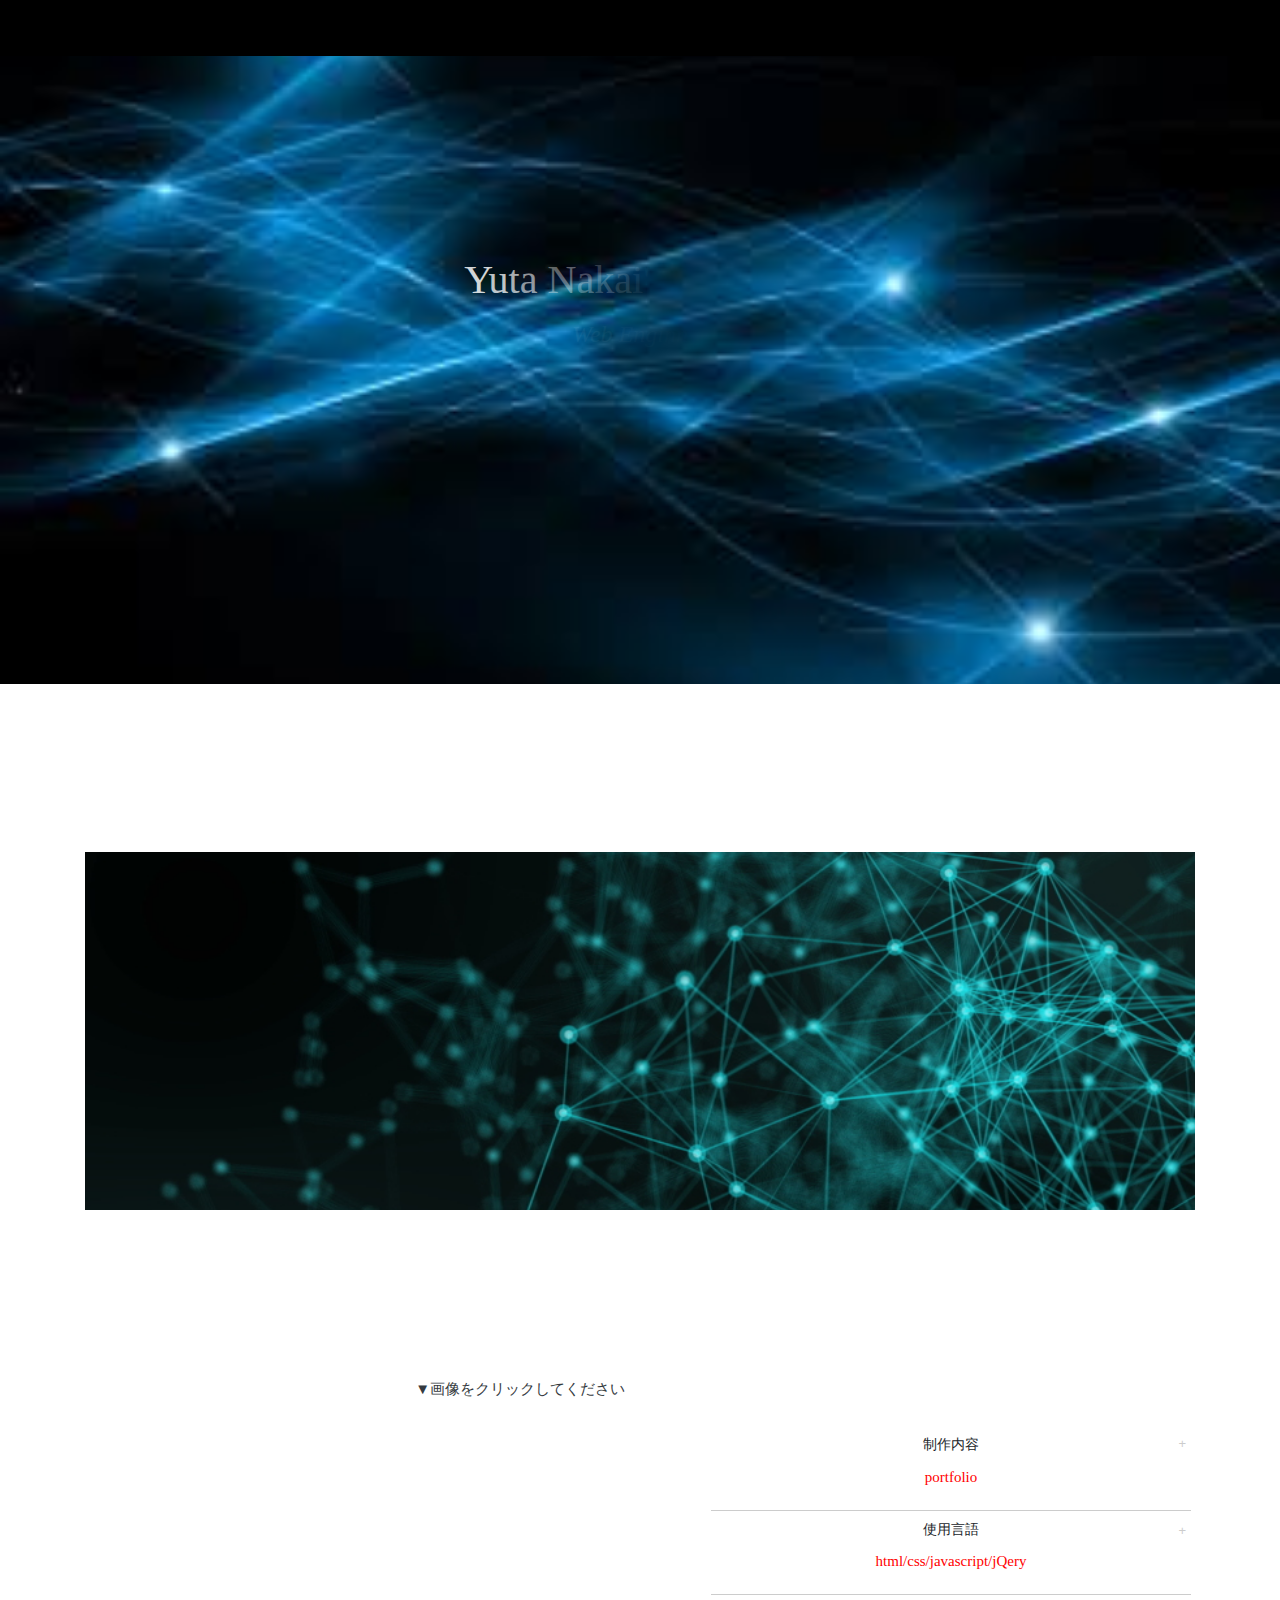
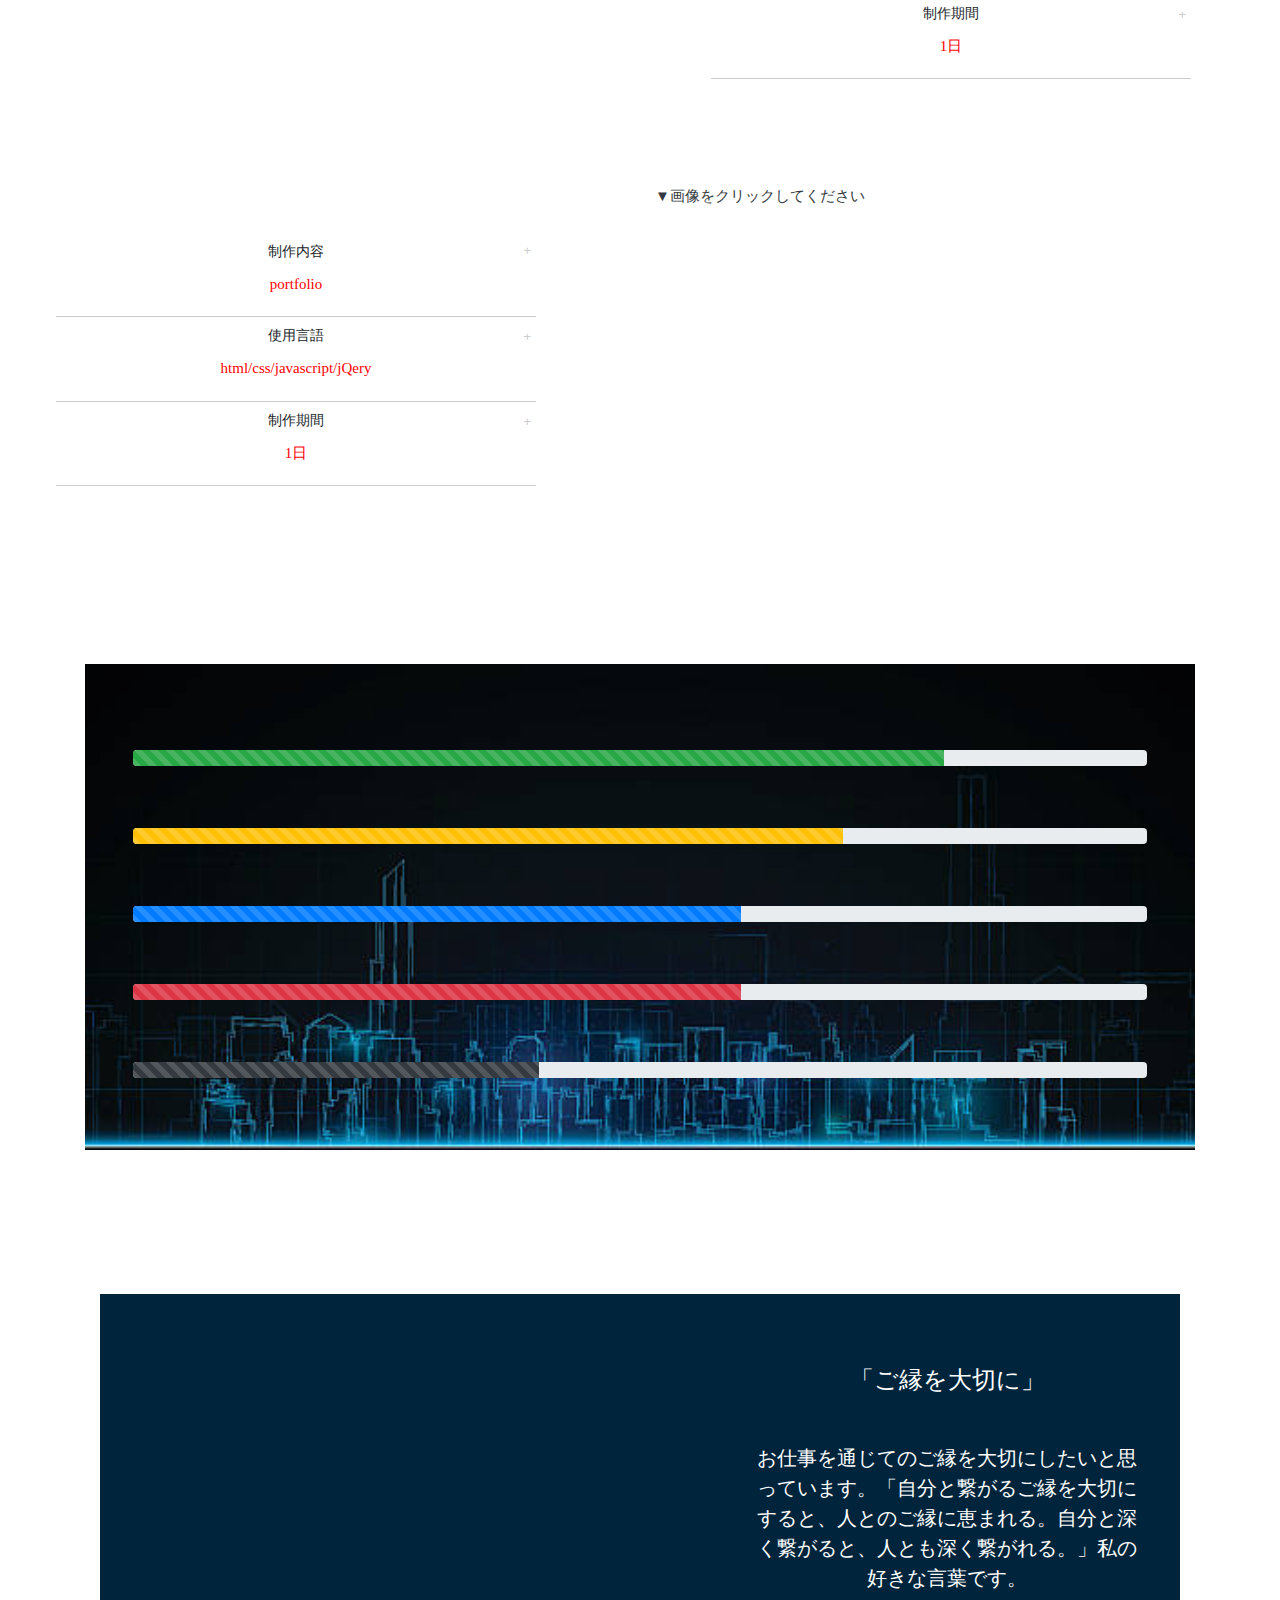
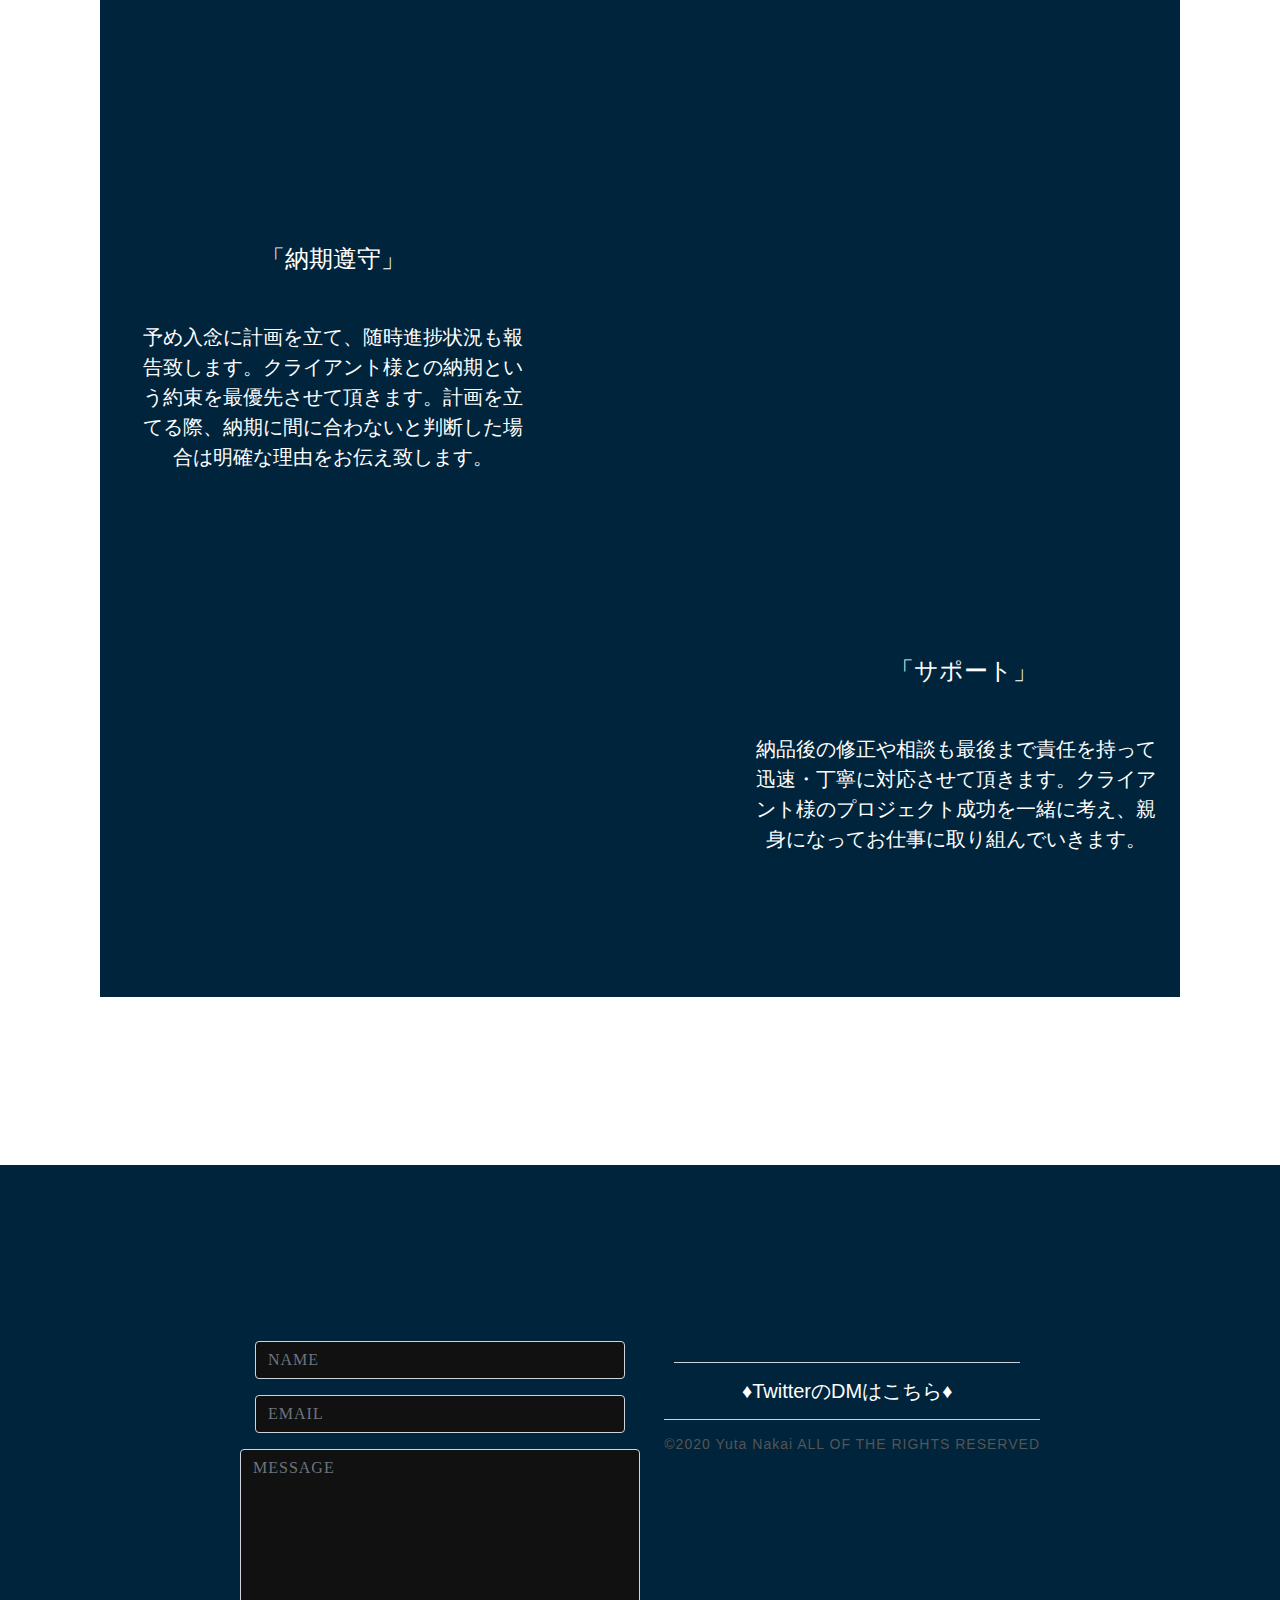
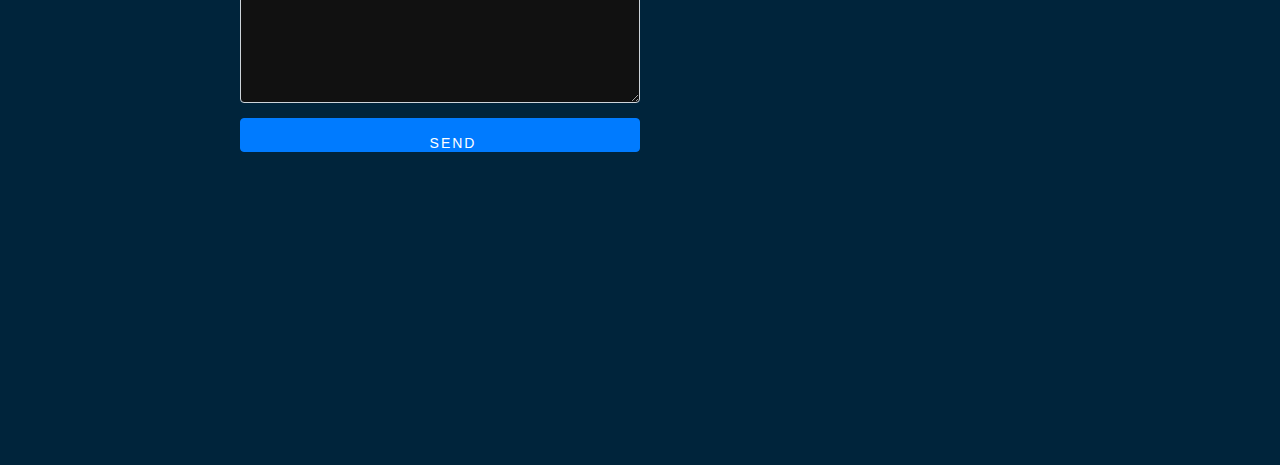
==== commit 0387aa53: "Update index.html" ====
--- a/index.html
+++ b/index.html
@@ -118,8 +118,8 @@
       </div>
       <div class="faq">
         <ul id="faq-list">
-          <li class="faq-list-item">
-            <h3 class="question pt-5">制作内容<span class="pt-5">+</span></h3>
+          <li class="faq-list-item pt-5">
+            <h3 class="question pt-5">制作内容<span class="pt-5 mt-5">+</span></h3>
           
             <div class="answer">
               <p>portfolio</p>
--- a/style.css
+++ b/style.css
@@ -1,7 +1,7 @@
 @charset="utf-8";
 
 .cover {
-	background: url(img/bg-3.jpg);
+	background: url(img/bg2.jpg);
 	background-size: cover;
     background-position: center center;
     padding-bottom: 16rem;
@@ -38,7 +38,7 @@
 	color: red;
 }
 .container img {
-	width: 30%;
+	width: 50%;
 }
 .show-case li {
 	list-style-type: none;
@@ -53,7 +53,8 @@
 	width: 100%;
 }
 .plofile {
-	background-color:rgba(0,36,59,1);
+	background: url(img/bg-3.jpg);
+	background-size: cover;
 }
 .motto-second {
 	background-color: rgba(0,36,59,1);
@@ -67,7 +68,7 @@
 	width: 100%;
 }
 .bg-img {
-	background: url(img/bg1.jpg);
+	background: url(img/bg-15.jpg);
 	background-size: cover;
 }
 .fadein {
@@ -105,6 +106,43 @@
   padding-top: 20px;
   position: relative;
   max-width: 800px;
+}
+#faq-list {
+  width: 500px;
+  margin: 0 auto;
+  padding: 0;
+  list-style: none;
+
+}
+.show-case p{
+  font-size: 15px;
+}
+
+.faq-list-item {
+  margin:10px;
+  border-bottom:1px solid #ccc;
+  position:relative;
+  cursor:pointer;
+  text-align: left;
+}
+
+.faq-list-item h3 {
+  font-size: 14px;
+  text-align: center;
+}
+
+.faq-list-item span {
+  position:absolute;
+  top:0;
+  right:5px;
+  color:#ccc;
+  font-size:13px;
+}
+
+.answer {
+  font-size: 12px;
+  padding: 5px 0px;
+  text-align: center;
 }
 
 /* Begin Left Contact Page */
@@ -328,7 +366,13 @@
     height: 55px;
     line-height: 55px;
   }
-  
+
+.faq-list-item  {
+  width: 60%;
+  margin: 0 auto;
+
+ }
+ 
 }
 
 @media screen and (max-width: 410px) {
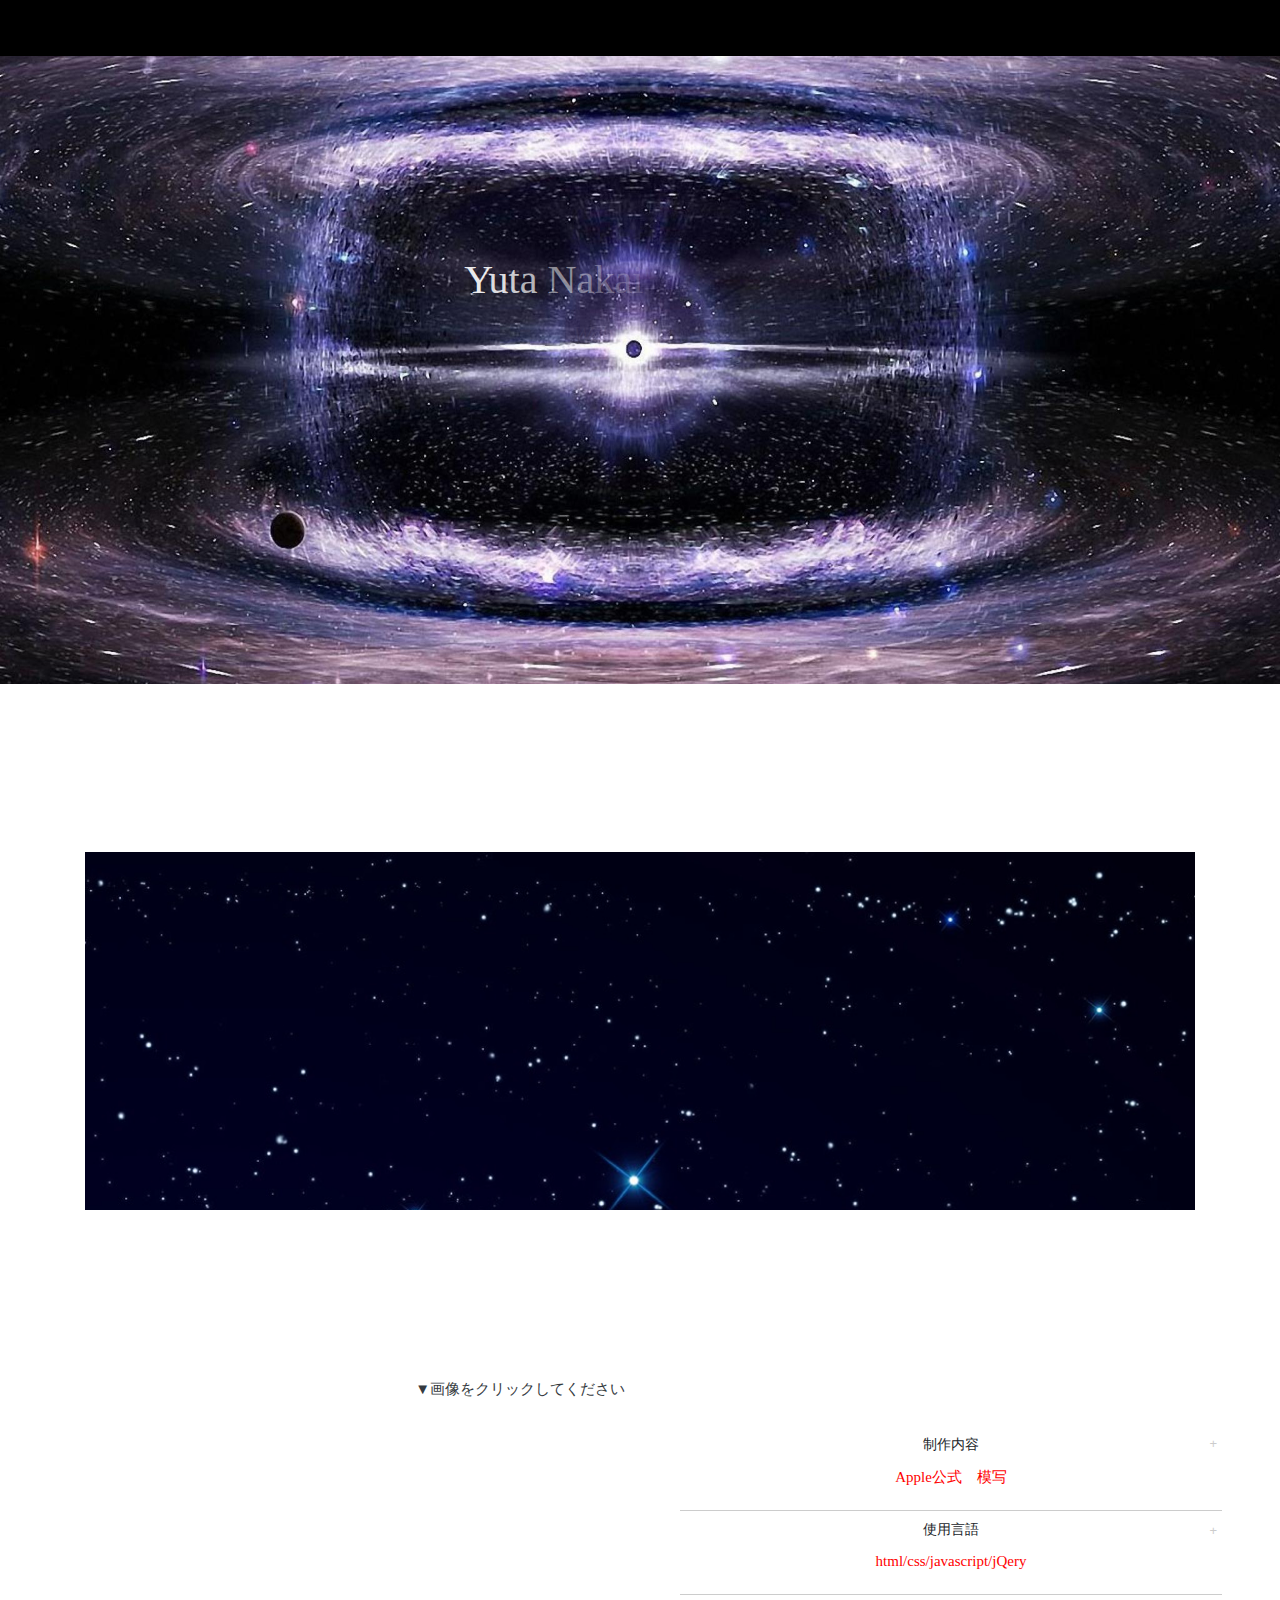
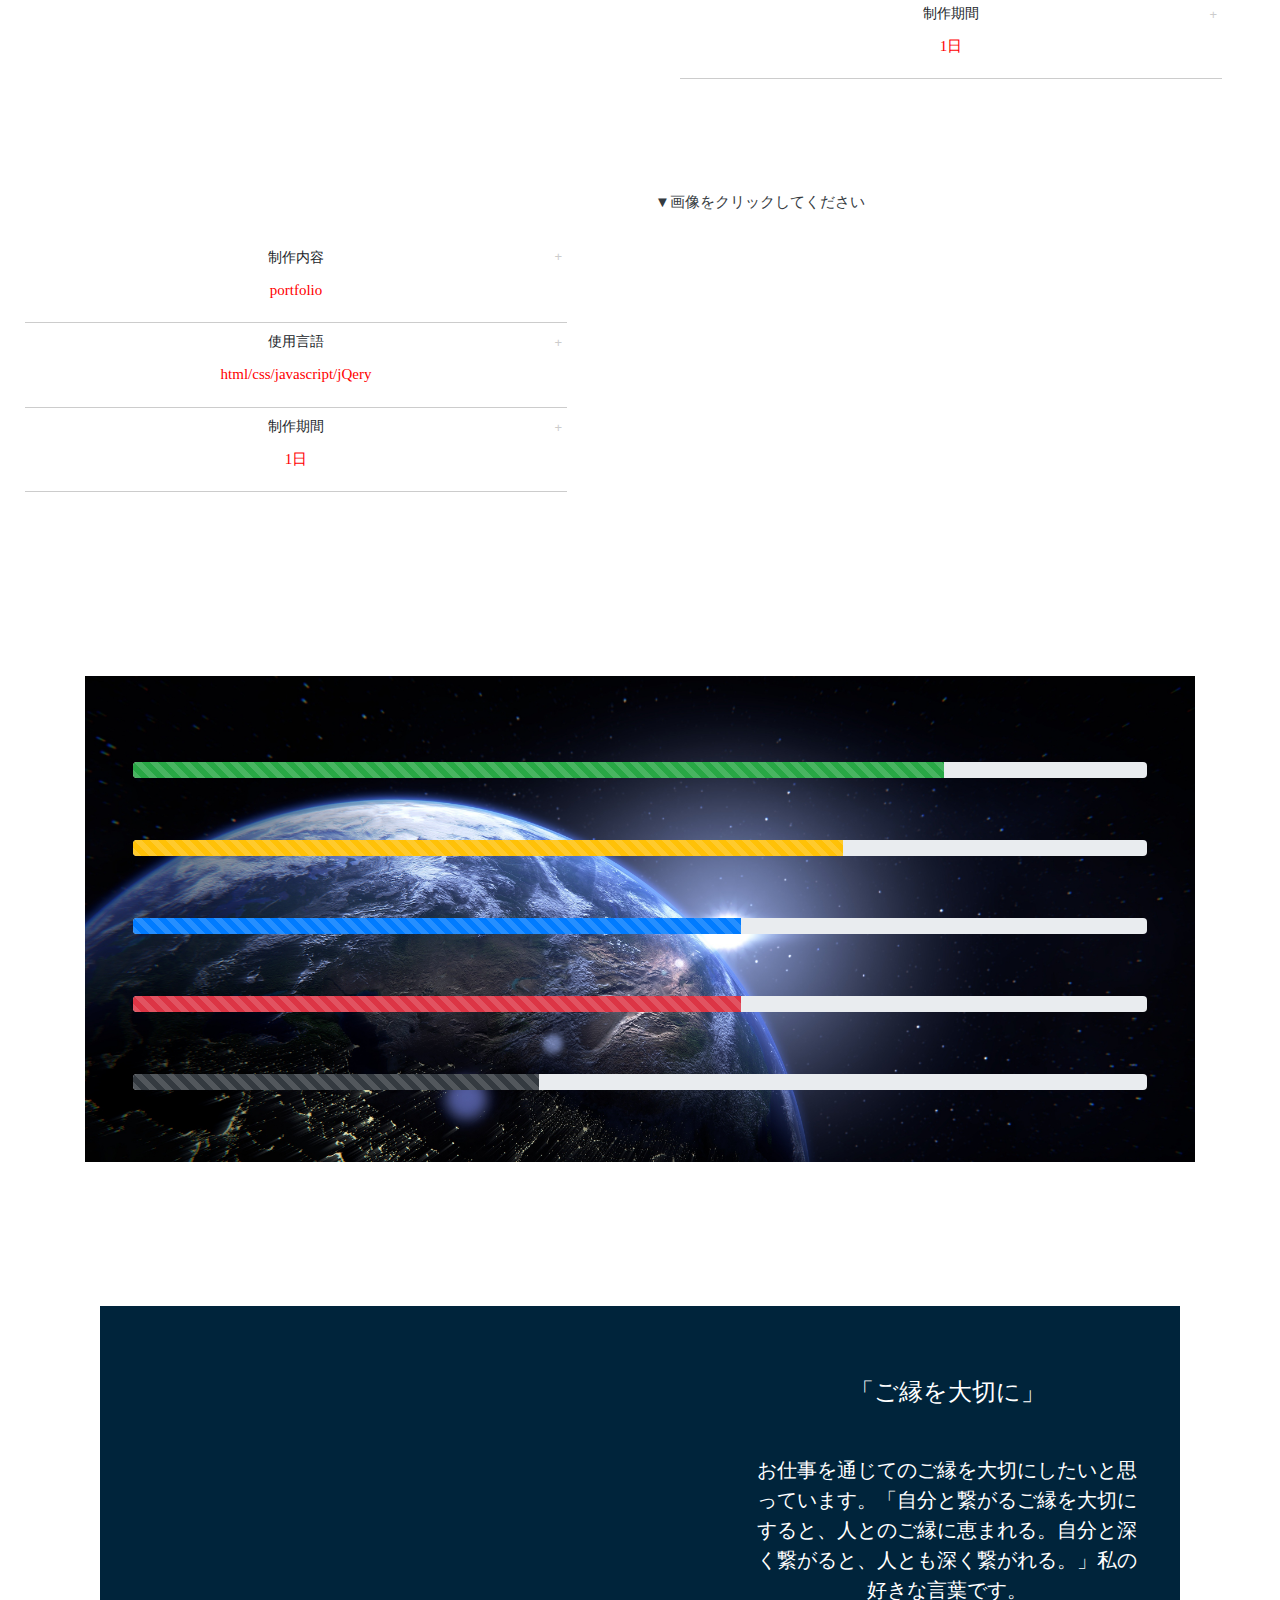
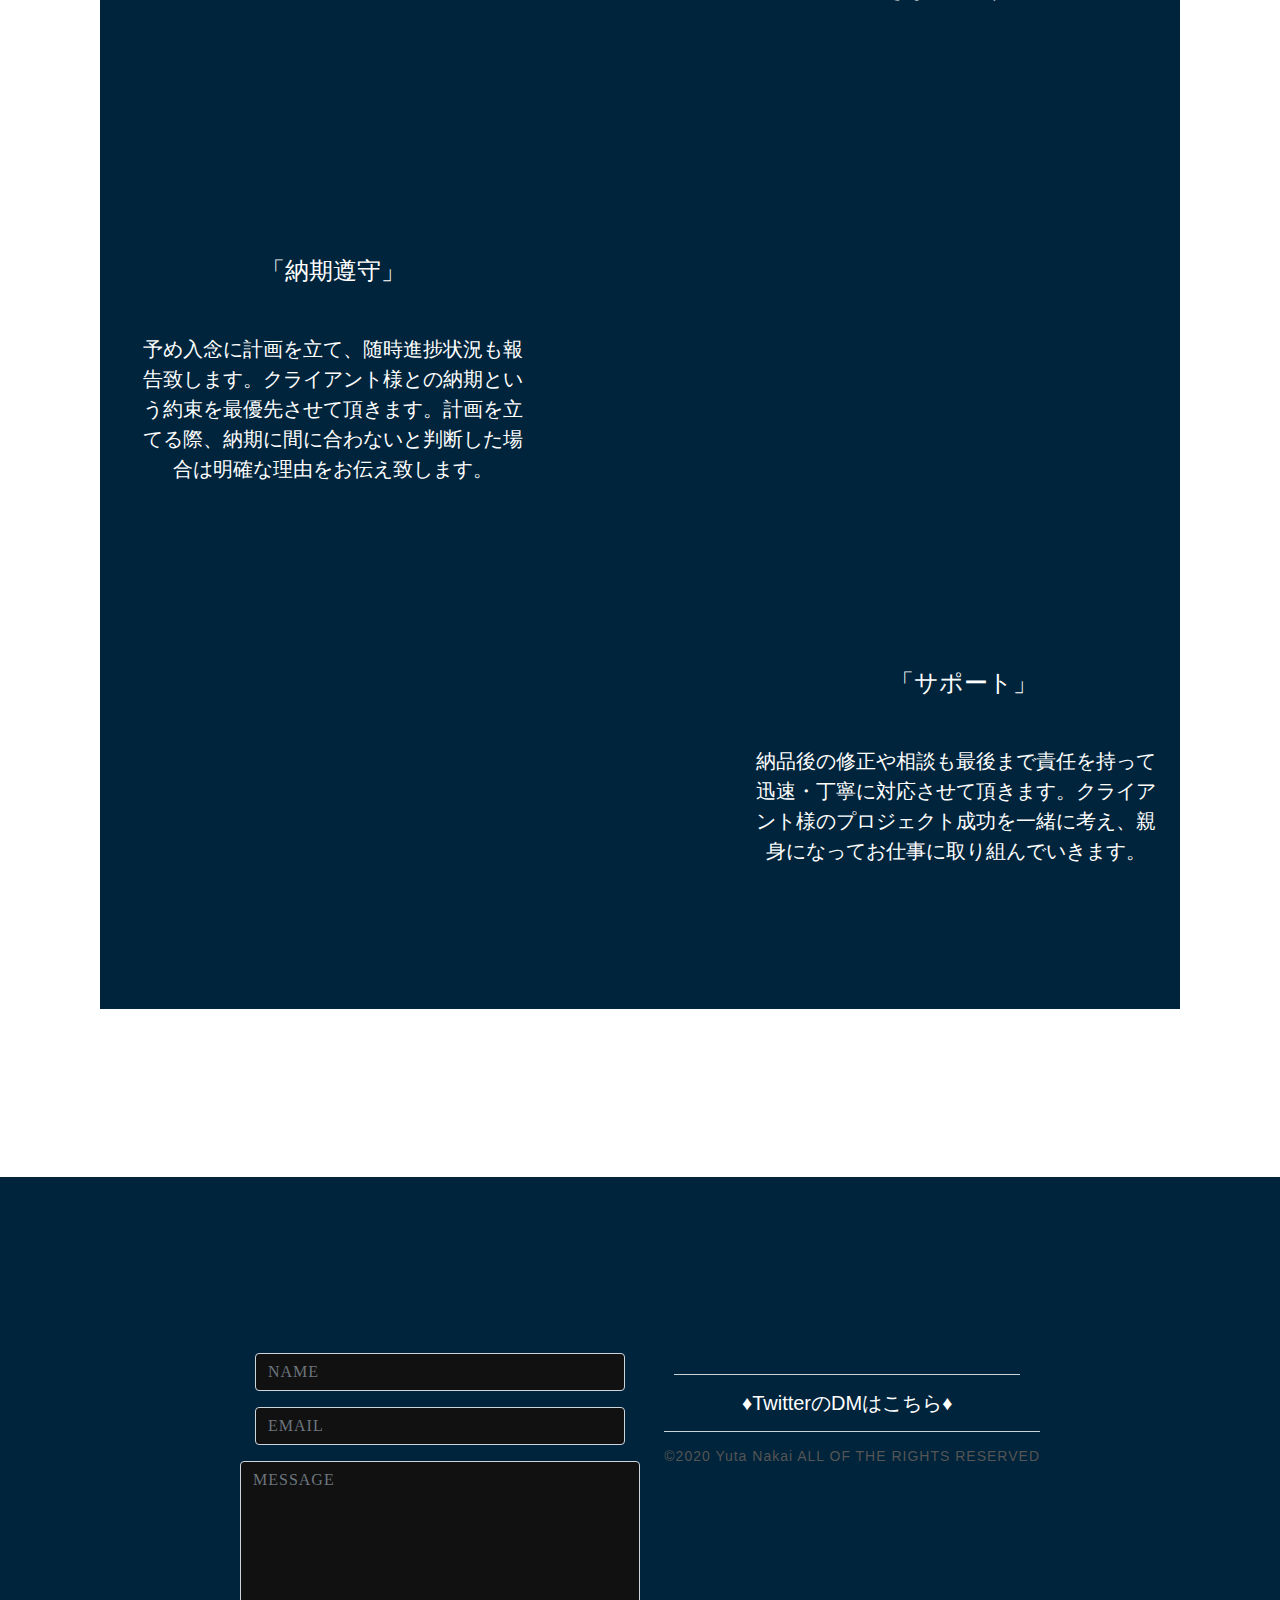
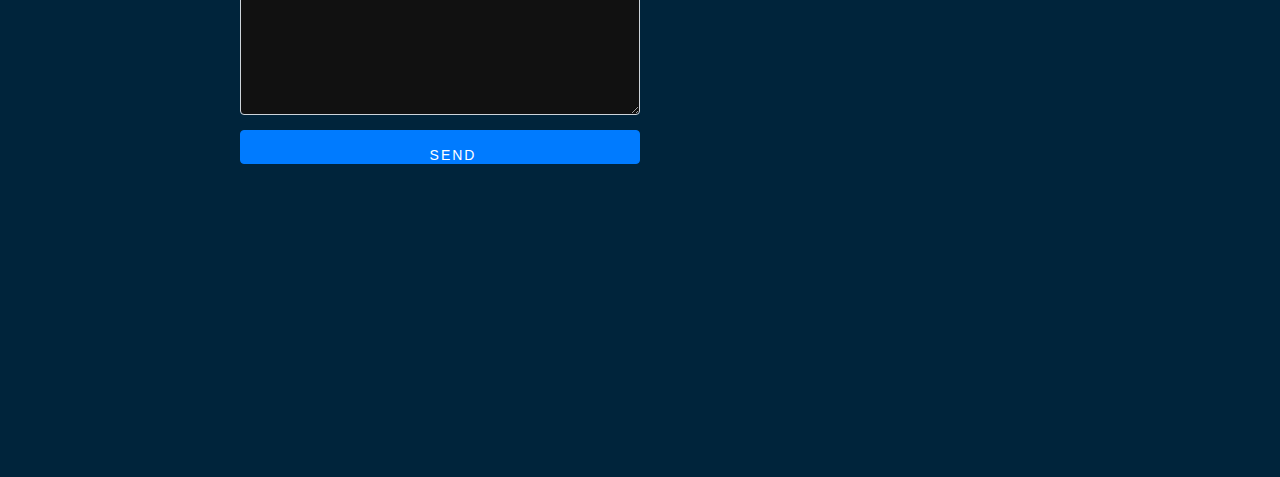
==== commit 1b0b64c0: "Update index.html" ====
--- a/index.html
+++ b/index.html
@@ -65,7 +65,7 @@
            <div class="row">  
              <div class="col-sm-6 text-sm-right"> 
              <p class="text-dark mb-0">▼画像をクリックしてください</p>                    
-              <a href="img/image3.png" class="fadein" target="_blank"><img src="img/image7.png" width="400" alt="" border="0" class="mt-5"></a>     
+              <a href="img/apple.png" class="fadein" target="_blank"><img src="img/bg-30.png" width="400" alt="" border="0" class="mt-5"></a>     
                    
              </div> 
                <!-- <div class="container"> -->
@@ -82,7 +82,7 @@
             
 
             <div class="answer">
-              <p>portfolio</p>
+              <p>Apple公式　模写</p>
             </div>
           </li>
           <li class="faq-list-item">
@@ -108,7 +108,7 @@
           <div class="row"> 
             <div class="col-sm-6 order-sm-2 pt-sm-5 text-sm-left">
                <p class="text-dark mb-0 mt-5">▼画像をクリックしてください</p> 
-             <a href="img/image5.png" class="fadein" target="_blank"><img src="img/image6.png" width="400" alt="" border="0" class="mt-5"></a>          
+             <a href="img/yuta-portfolio.png" class="fadein" target="_blank"><img src="img/bg-40.png" width="400" alt="" border="0" class="mt-5"></a>          
             </div>
             <div class="col-sm-6 pr-sm-5 order-sm-1 pt-sm-5"> 
                <div class="faq-wrapper">
--- a/style.css
+++ b/style.css
@@ -44,7 +44,7 @@
 	list-style-type: none;
 }
 .skill {
-	background: url(img/bg-9.jpg);
+	background: url(img/bg-16.jpg);
     background-size: cover;
     height: auto;
  }
@@ -53,7 +53,7 @@
 	width: 100%;
 }
 .plofile {
-	background: url(img/bg-3.jpg);
+	background: url(img/bg-17.jpg);
 	background-size: cover;
 }
 .motto-second {
@@ -108,8 +108,7 @@
   max-width: 800px;
 }
 #faq-list {
-  width: 500px;
-  margin: 0 auto;
+
   padding: 0;
   list-style: none;
 
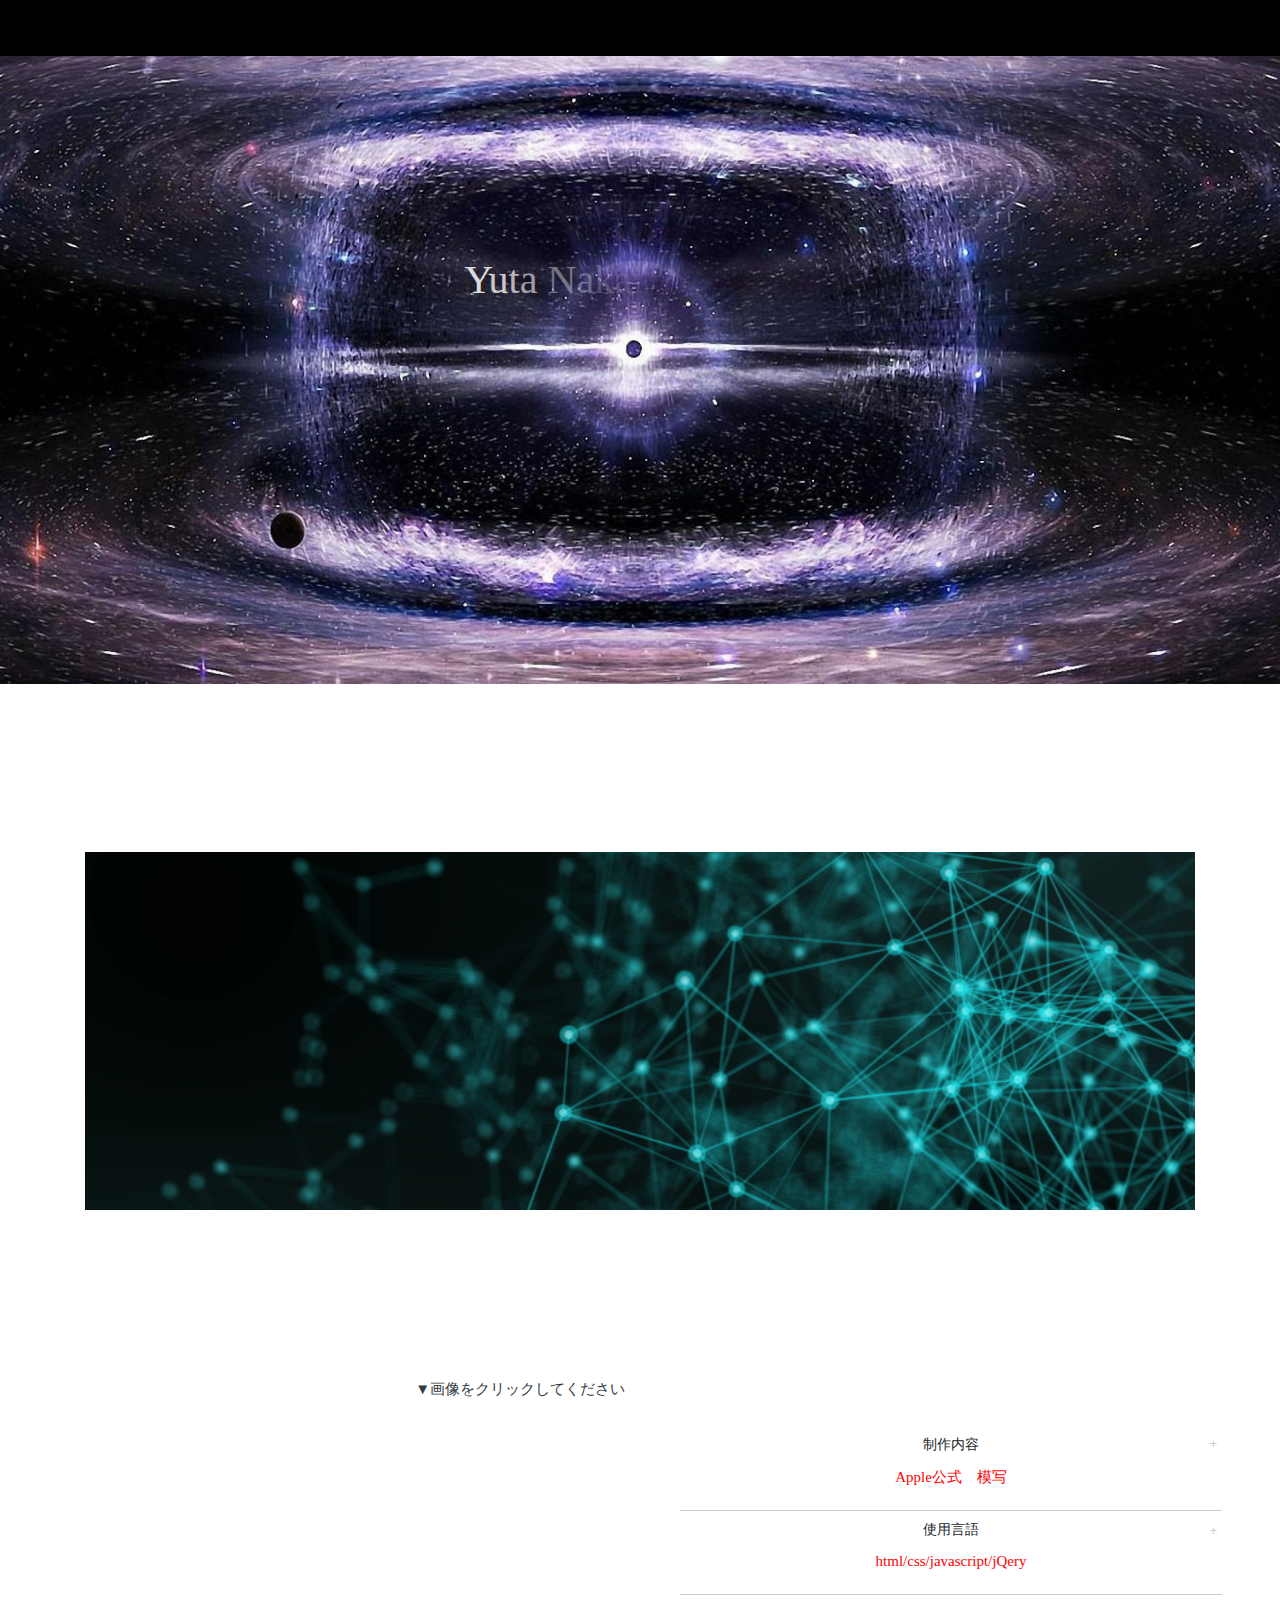
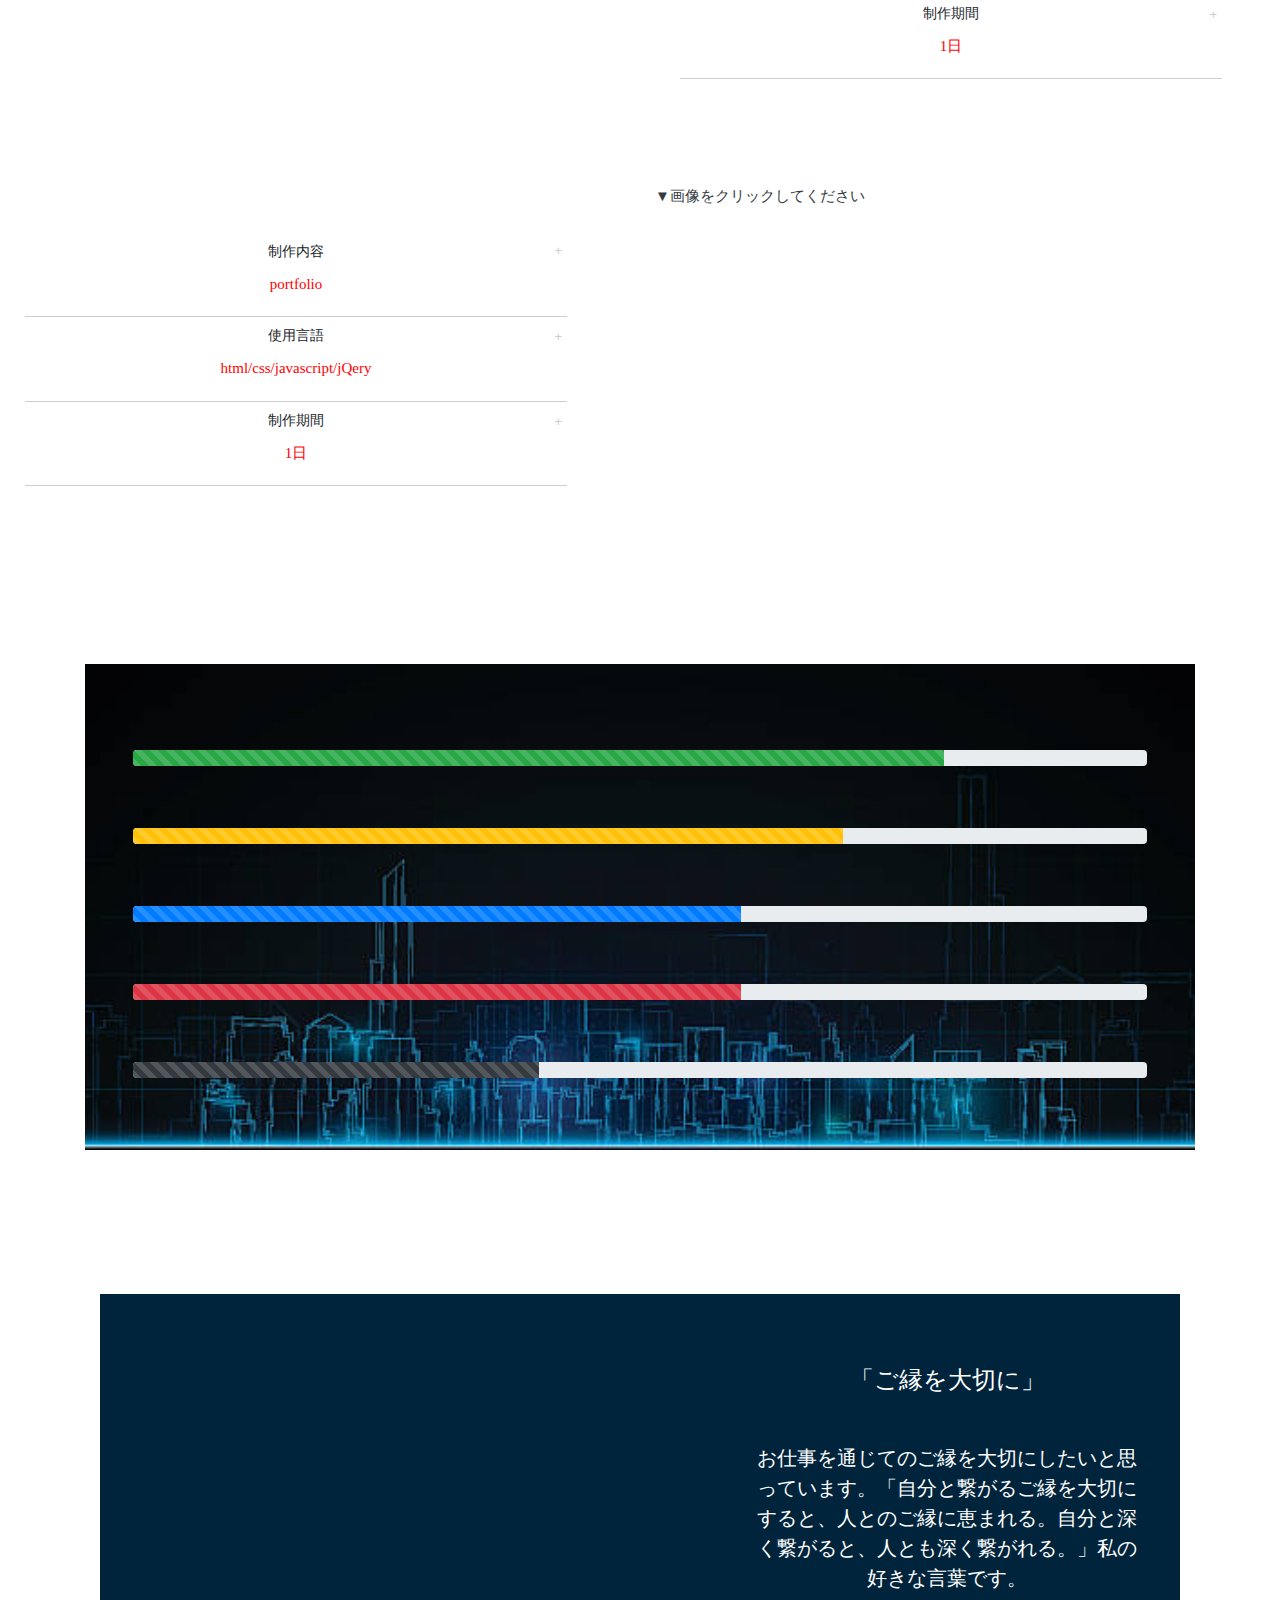
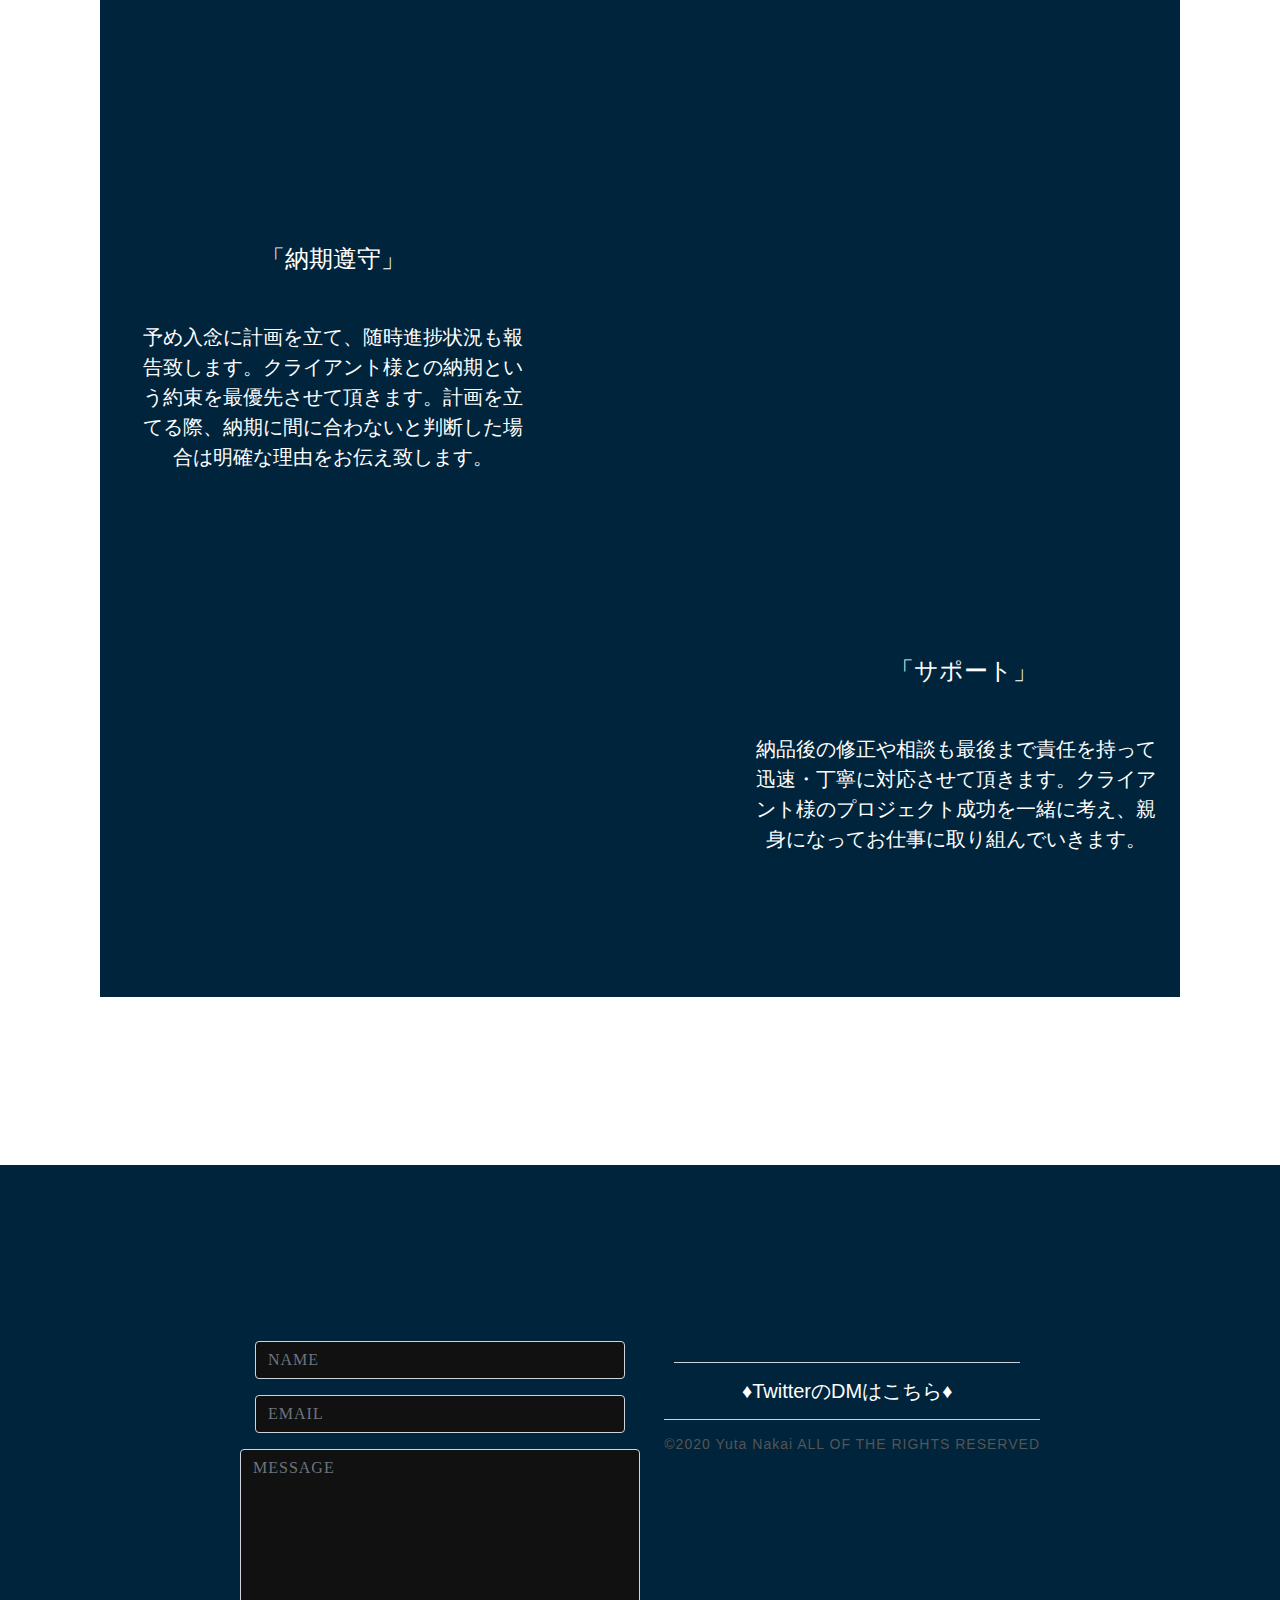
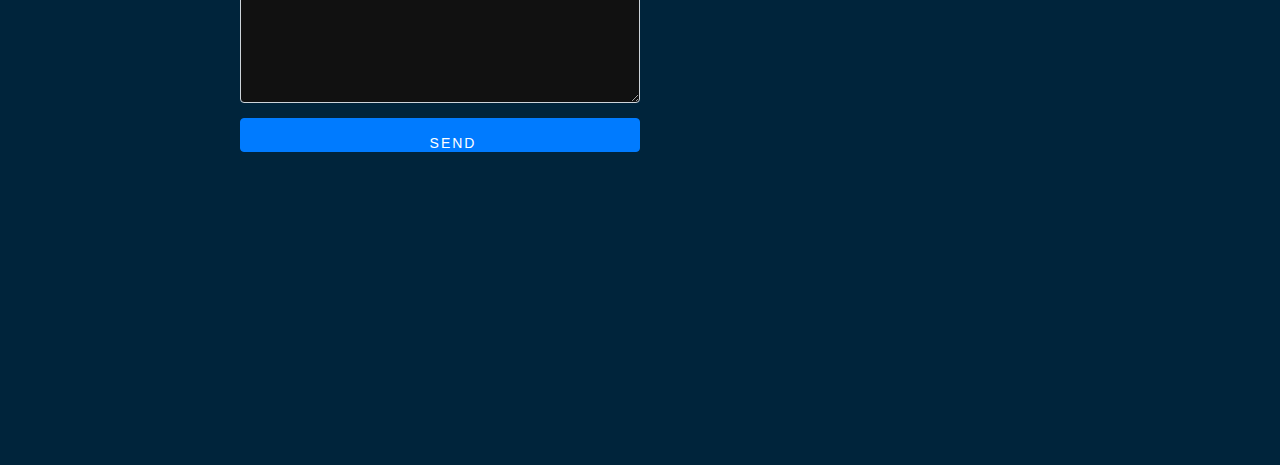
==== commit 7f575a68: "Update index.html" ====
--- a/index.html
+++ b/index.html
@@ -65,7 +65,7 @@
            <div class="row">  
              <div class="col-sm-6 text-sm-right"> 
              <p class="text-dark mb-0">▼画像をクリックしてください</p>                    
-              <a href="img/apple.png" class="fadein" target="_blank"><img src="img/bg-30.png" width="400" alt="" border="0" class="mt-5"></a>     
+              <a href="img/img/apple.png" class="fadein" target="_blank"><img src="img/img/bg-30.png" width="400" alt="" border="0" class="mt-5"></a>     
                    
              </div> 
                <!-- <div class="container"> -->
@@ -108,7 +108,7 @@
           <div class="row"> 
             <div class="col-sm-6 order-sm-2 pt-sm-5 text-sm-left">
                <p class="text-dark mb-0 mt-5">▼画像をクリックしてください</p> 
-             <a href="img/yuta-portfolio.png" class="fadein" target="_blank"><img src="img/bg-40.png" width="400" alt="" border="0" class="mt-5"></a>          
+             <a href="img/img/yuta-portfolio.png" class="fadein" target="_blank"><img src="img/img/bg-40.png" width="400" alt="" border="0" class="mt-5"></a>          
             </div>
             <div class="col-sm-6 pr-sm-5 order-sm-1 pt-sm-5"> 
                <div class="faq-wrapper">
--- a/style.css
+++ b/style.css
@@ -44,7 +44,7 @@
 	list-style-type: none;
 }
 .skill {
-	background: url(img/bg-16.jpg);
+	background: url(img/bg-9.jpg);
     background-size: cover;
     height: auto;
  }
@@ -53,7 +53,7 @@
 	width: 100%;
 }
 .plofile {
-	background: url(img/bg-17.jpg);
+	background: url(img/bg-3.jpg);
 	background-size: cover;
 }
 .motto-second {
@@ -108,7 +108,7 @@
   max-width: 800px;
 }
 #faq-list {
-
+  margin: 0 auto;
   padding: 0;
   list-style: none;
 
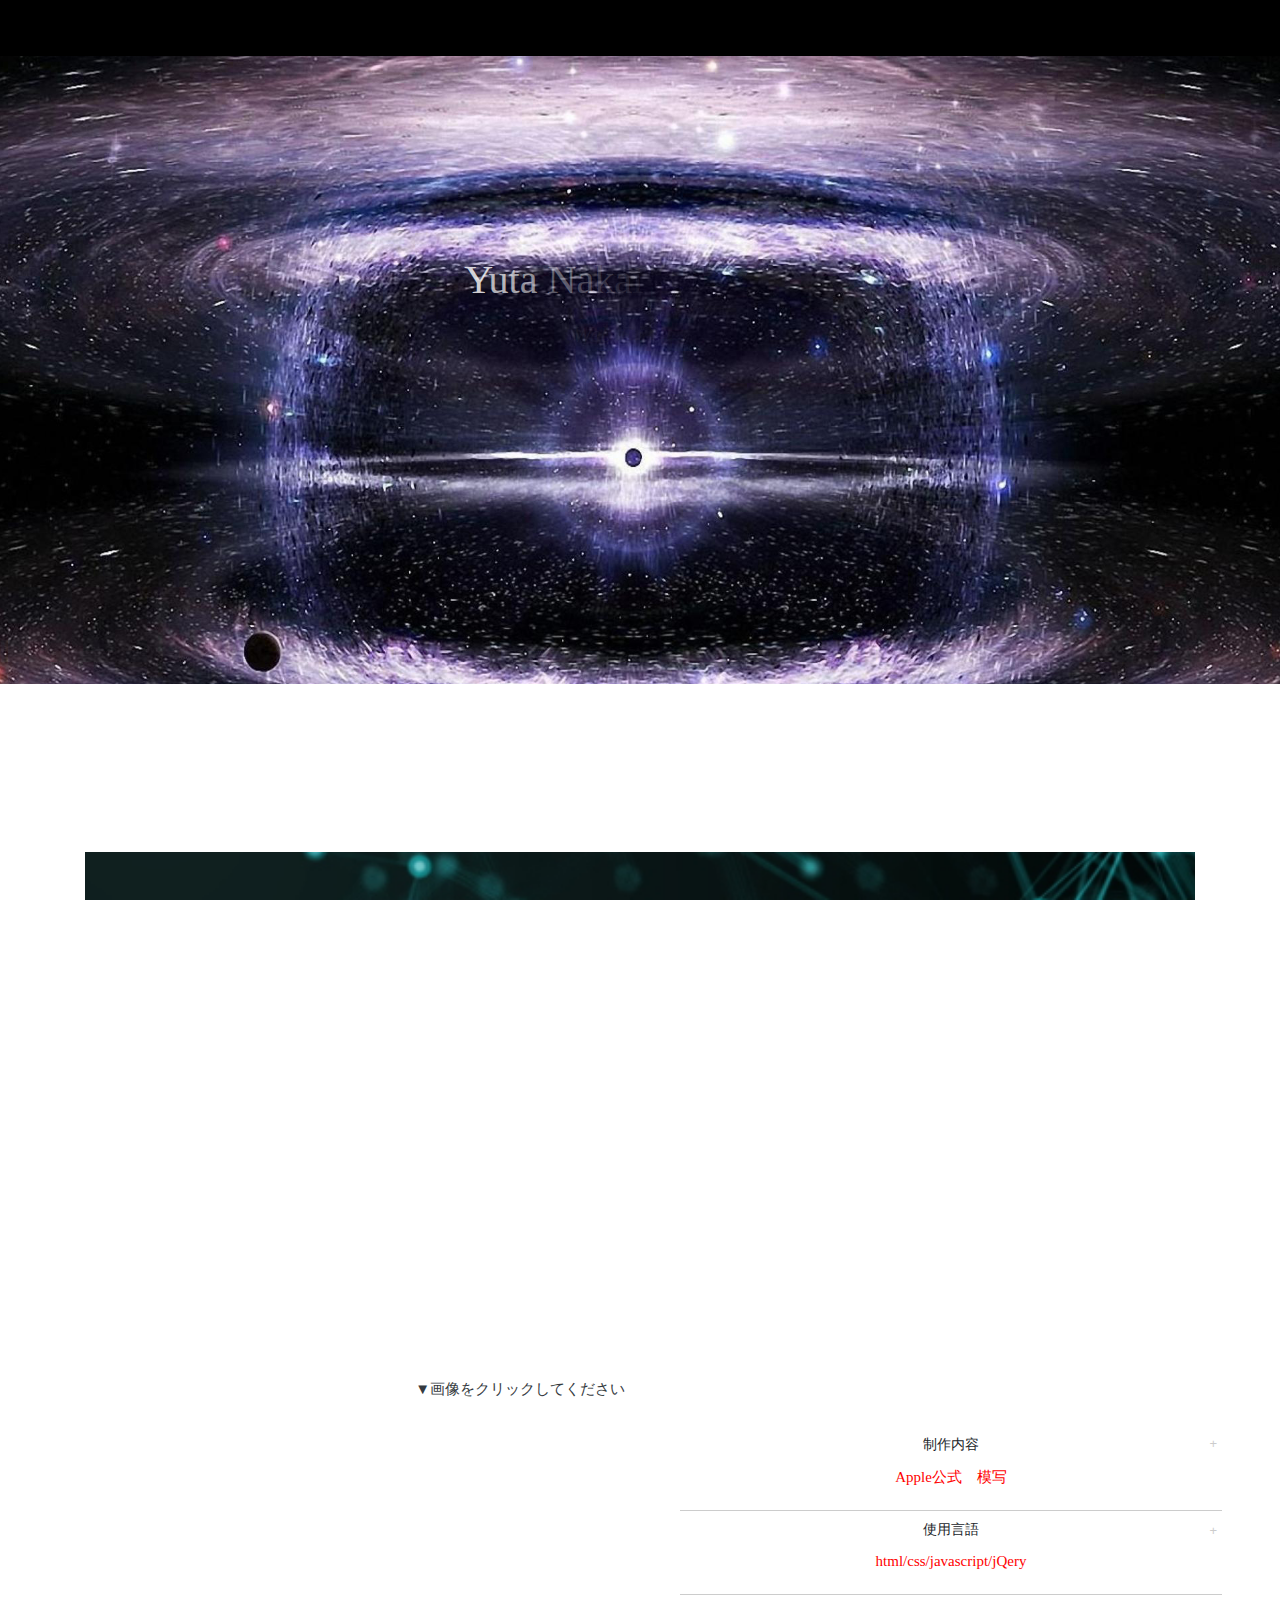
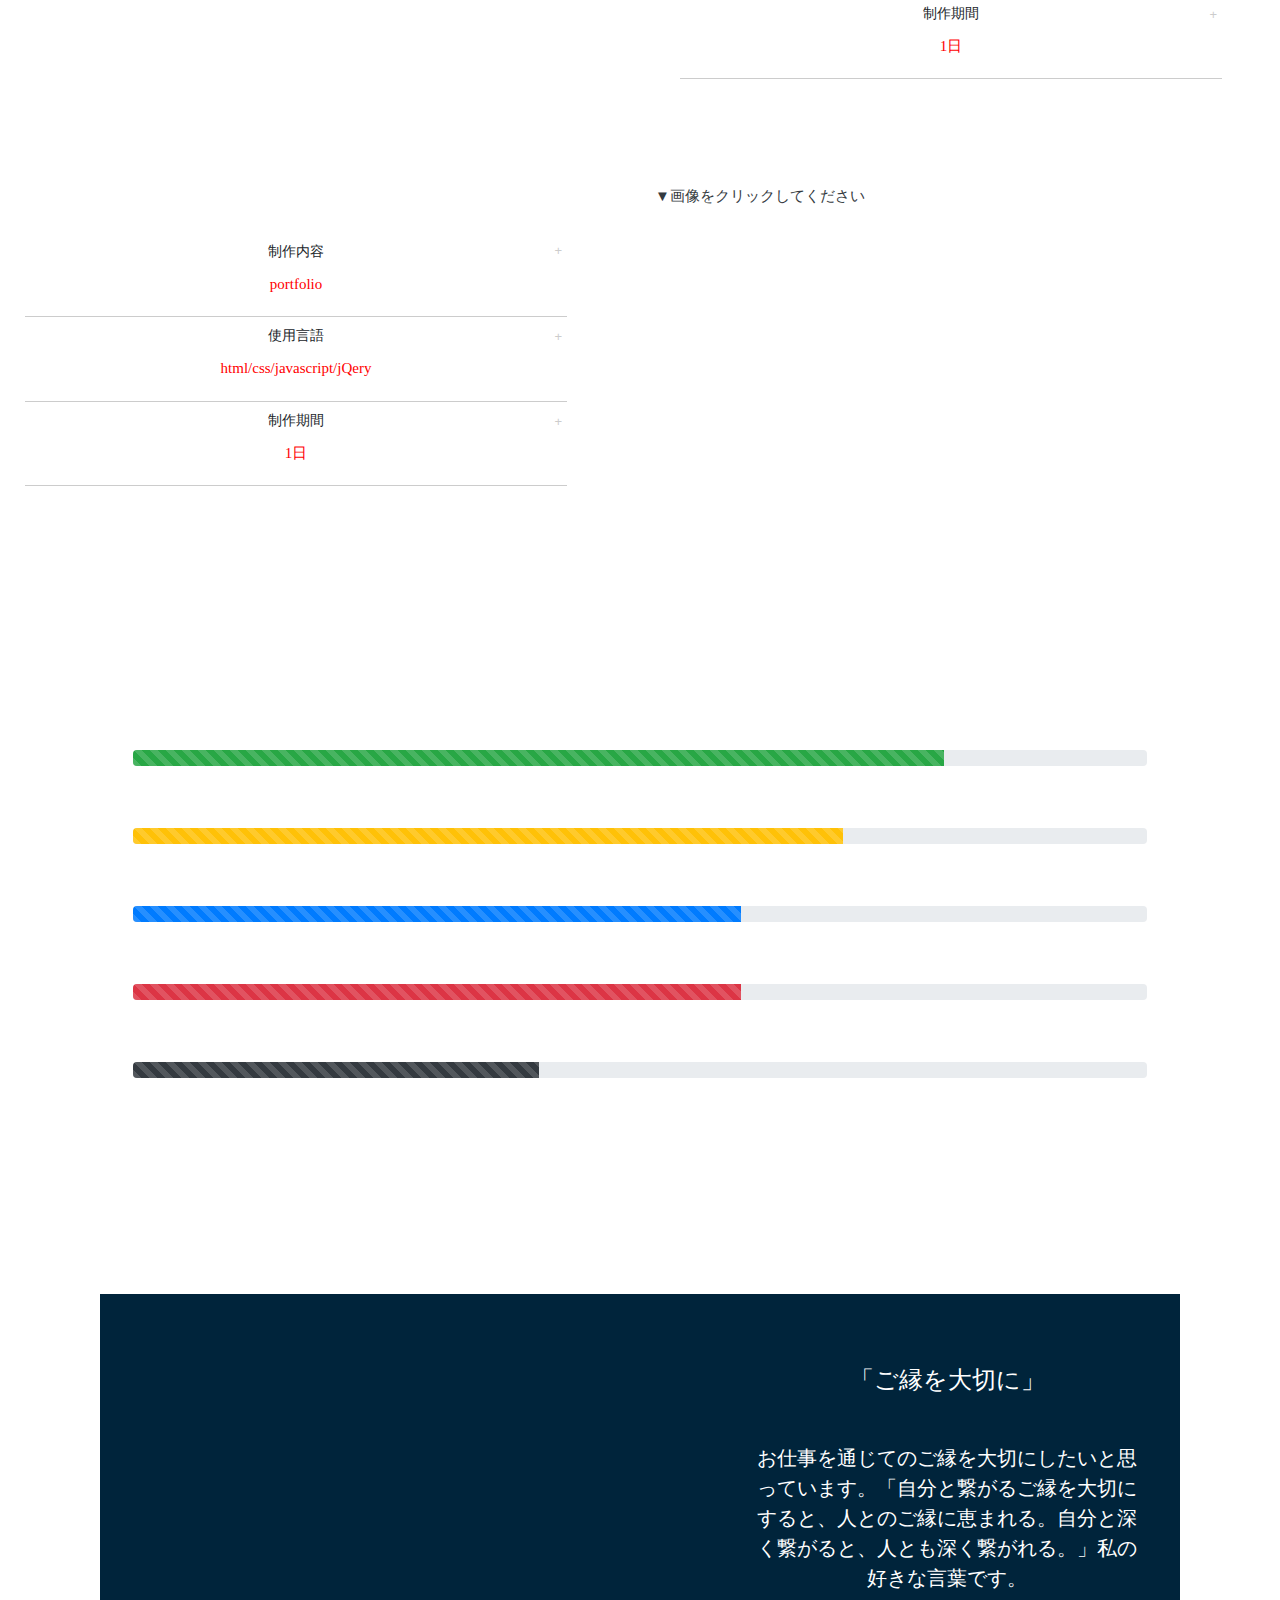
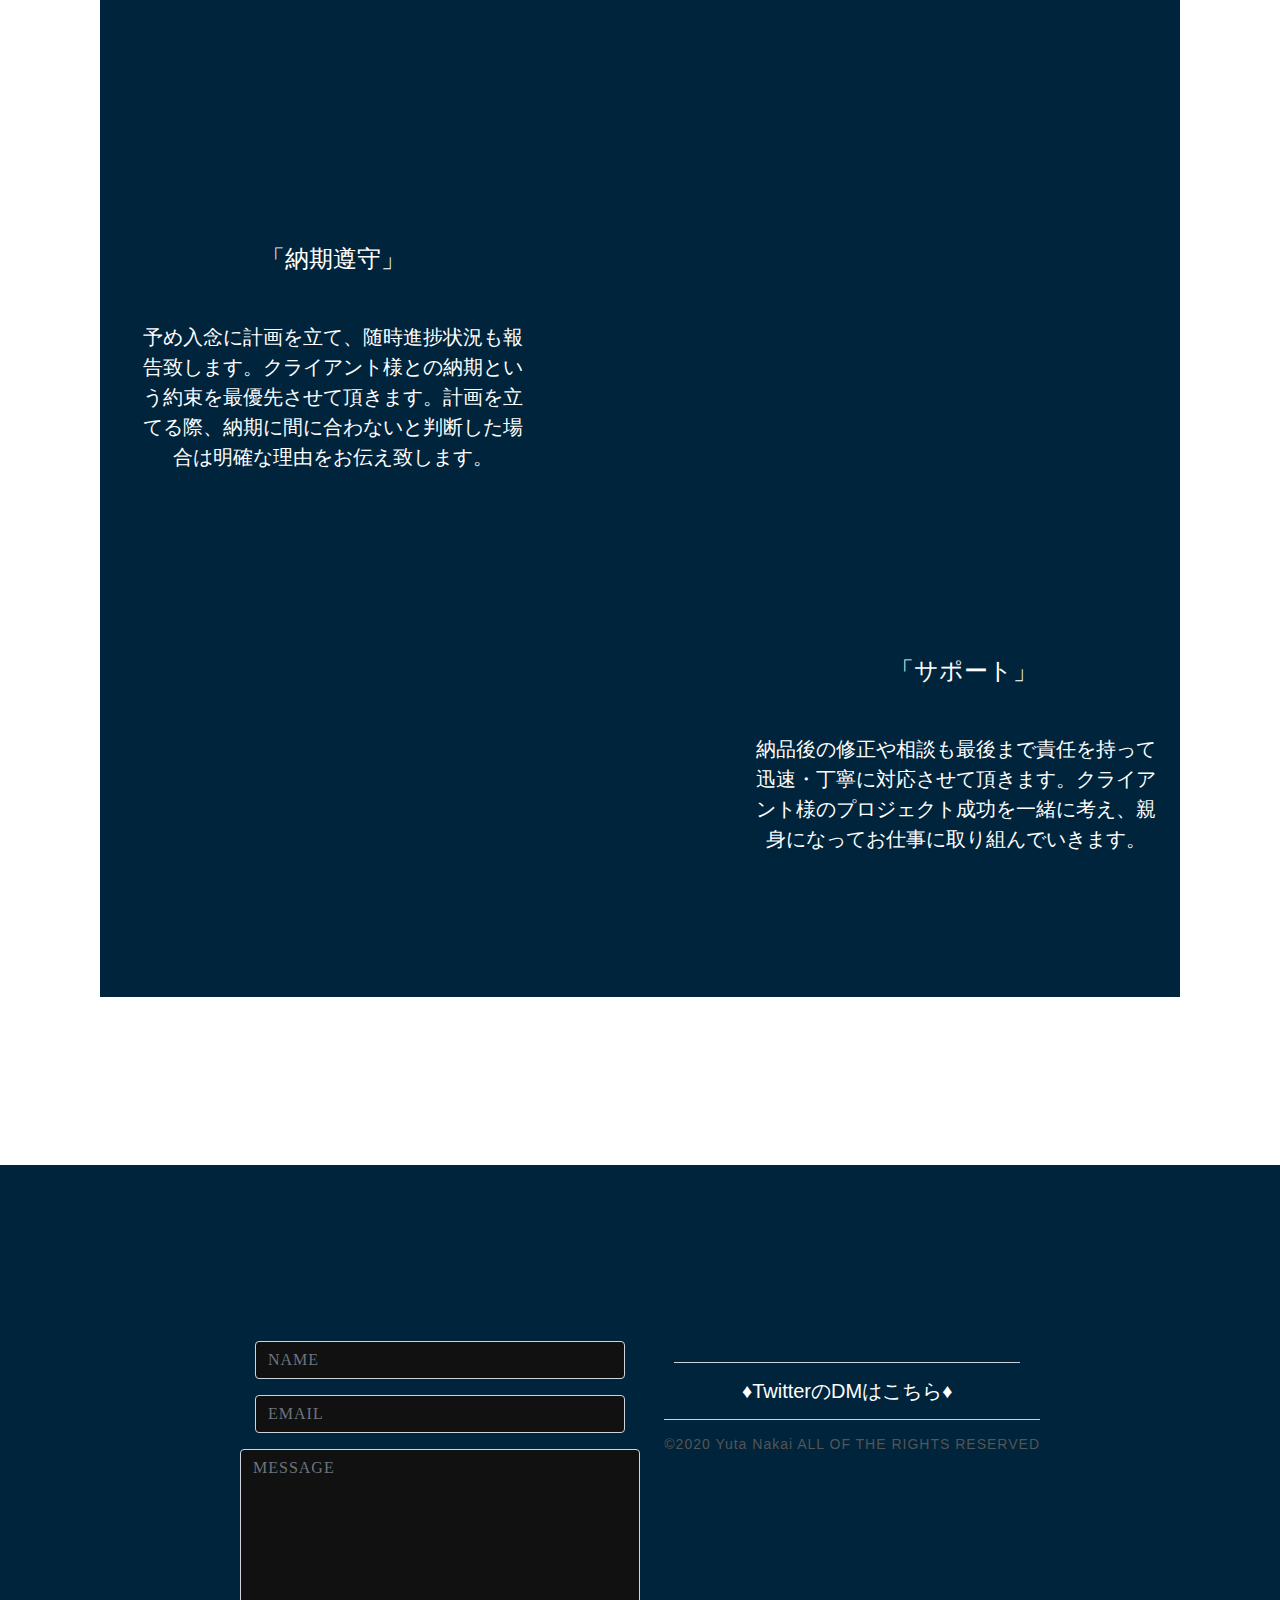
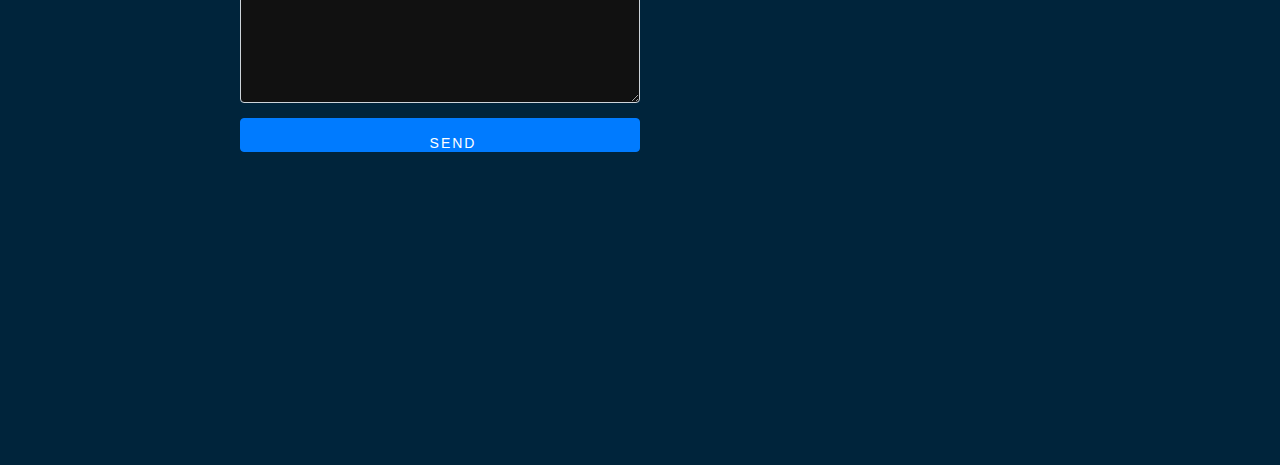
==== commit 355e4a8a: "Update index.html" ====
--- a/index.html
+++ b/index.html
@@ -1,4 +1,4 @@
-<!doctype html>
+<!DOCTYPE html>
 <html lang="ja">
   <head>
     <!-- Required meta tags -->
--- a/style.css
+++ b/style.css
@@ -4,6 +4,8 @@
 	background: url(img/bg2.jpg);
 	background-size: cover;
     background-position: center center;
+    background-repeat: no-repeat;
+    background-attachment: fixed;
     padding-bottom: 16rem;
     padding-top: 16rem;
     height: auto;
@@ -46,6 +48,8 @@
 .skill {
 	background: url(img/bg-9.jpg);
     background-size: cover;
+    background-repeat: no-repeat;
+    background-attachment: fixed;
     height: auto;
  }
 .motto {
@@ -55,6 +59,8 @@
 .plofile {
 	background: url(img/bg-3.jpg);
 	background-size: cover;
+   background-repeat: no-repeat;
+    background-attachment: fixed;
 }
 .motto-second {
 	background-color: rgba(0,36,59,1);
@@ -81,6 +87,7 @@
   padding: 0;
   
 }
+
 
 #contact {
   width: 100%;
